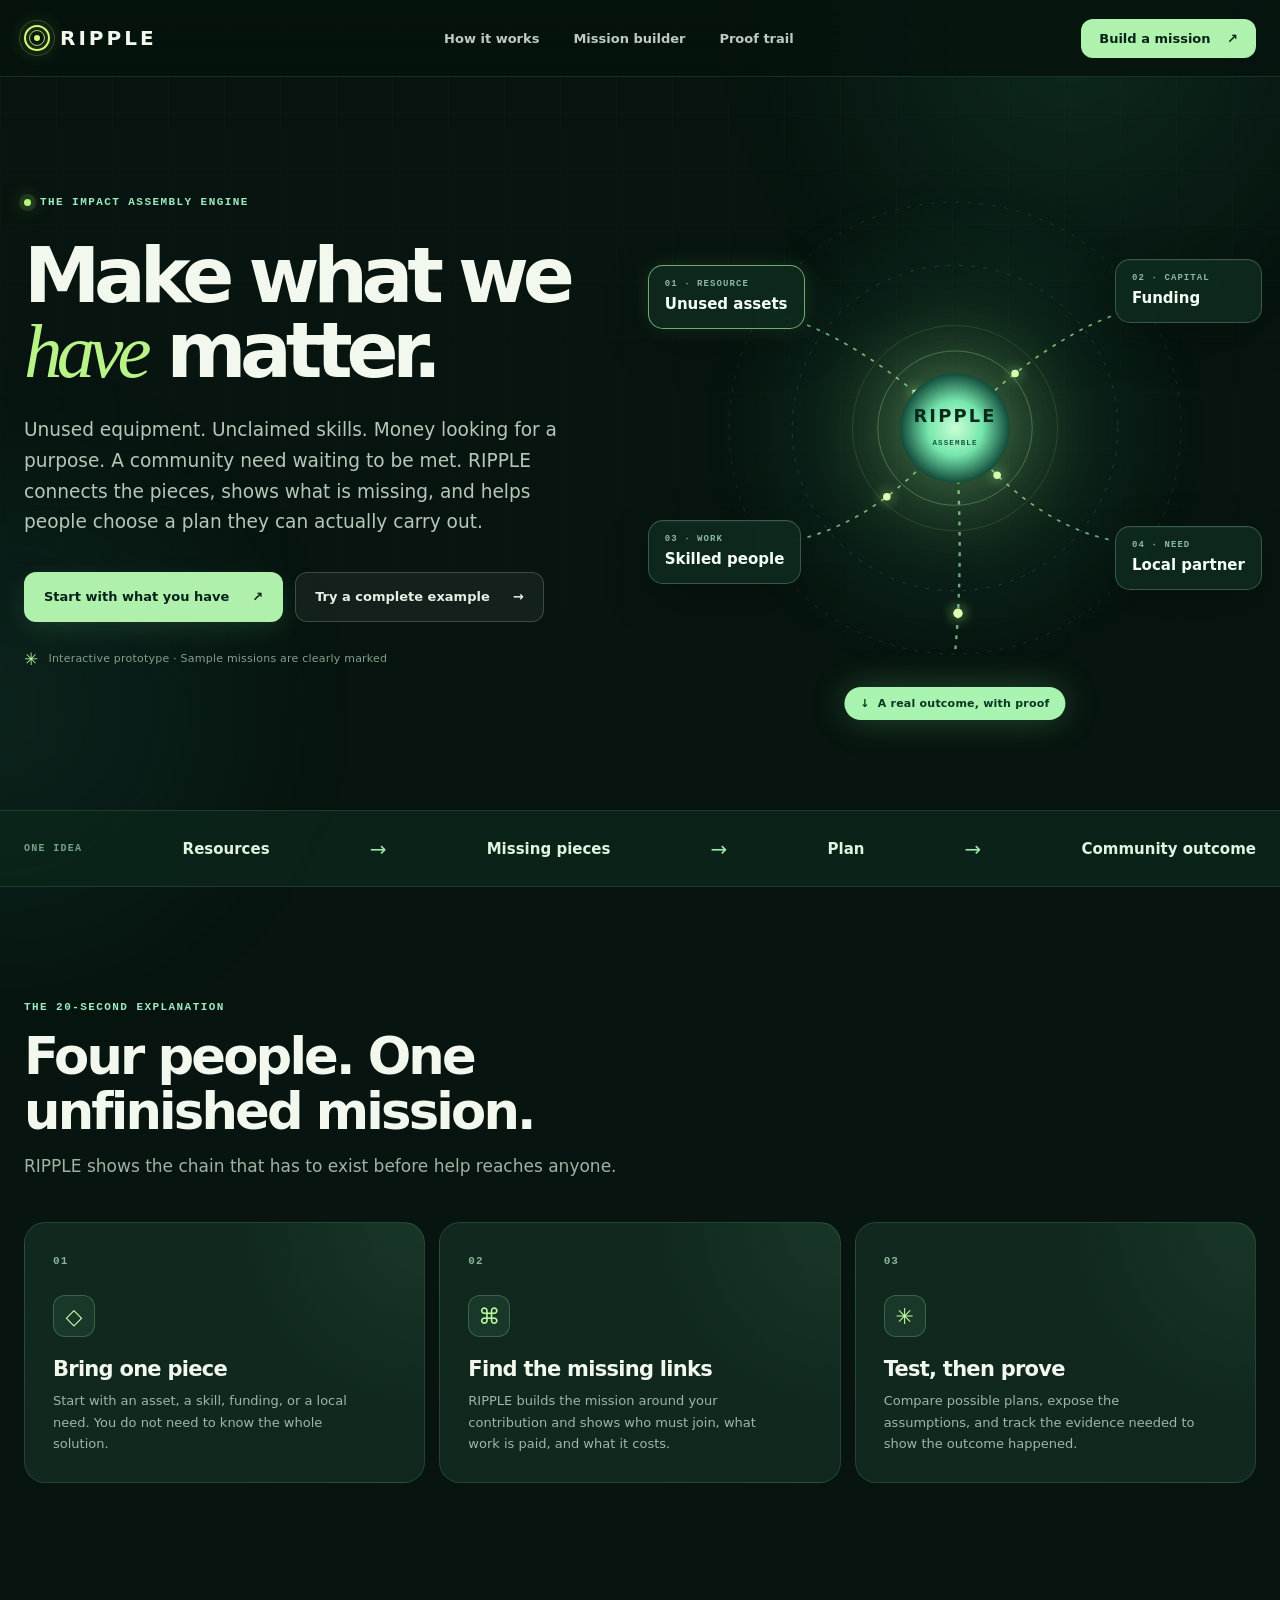
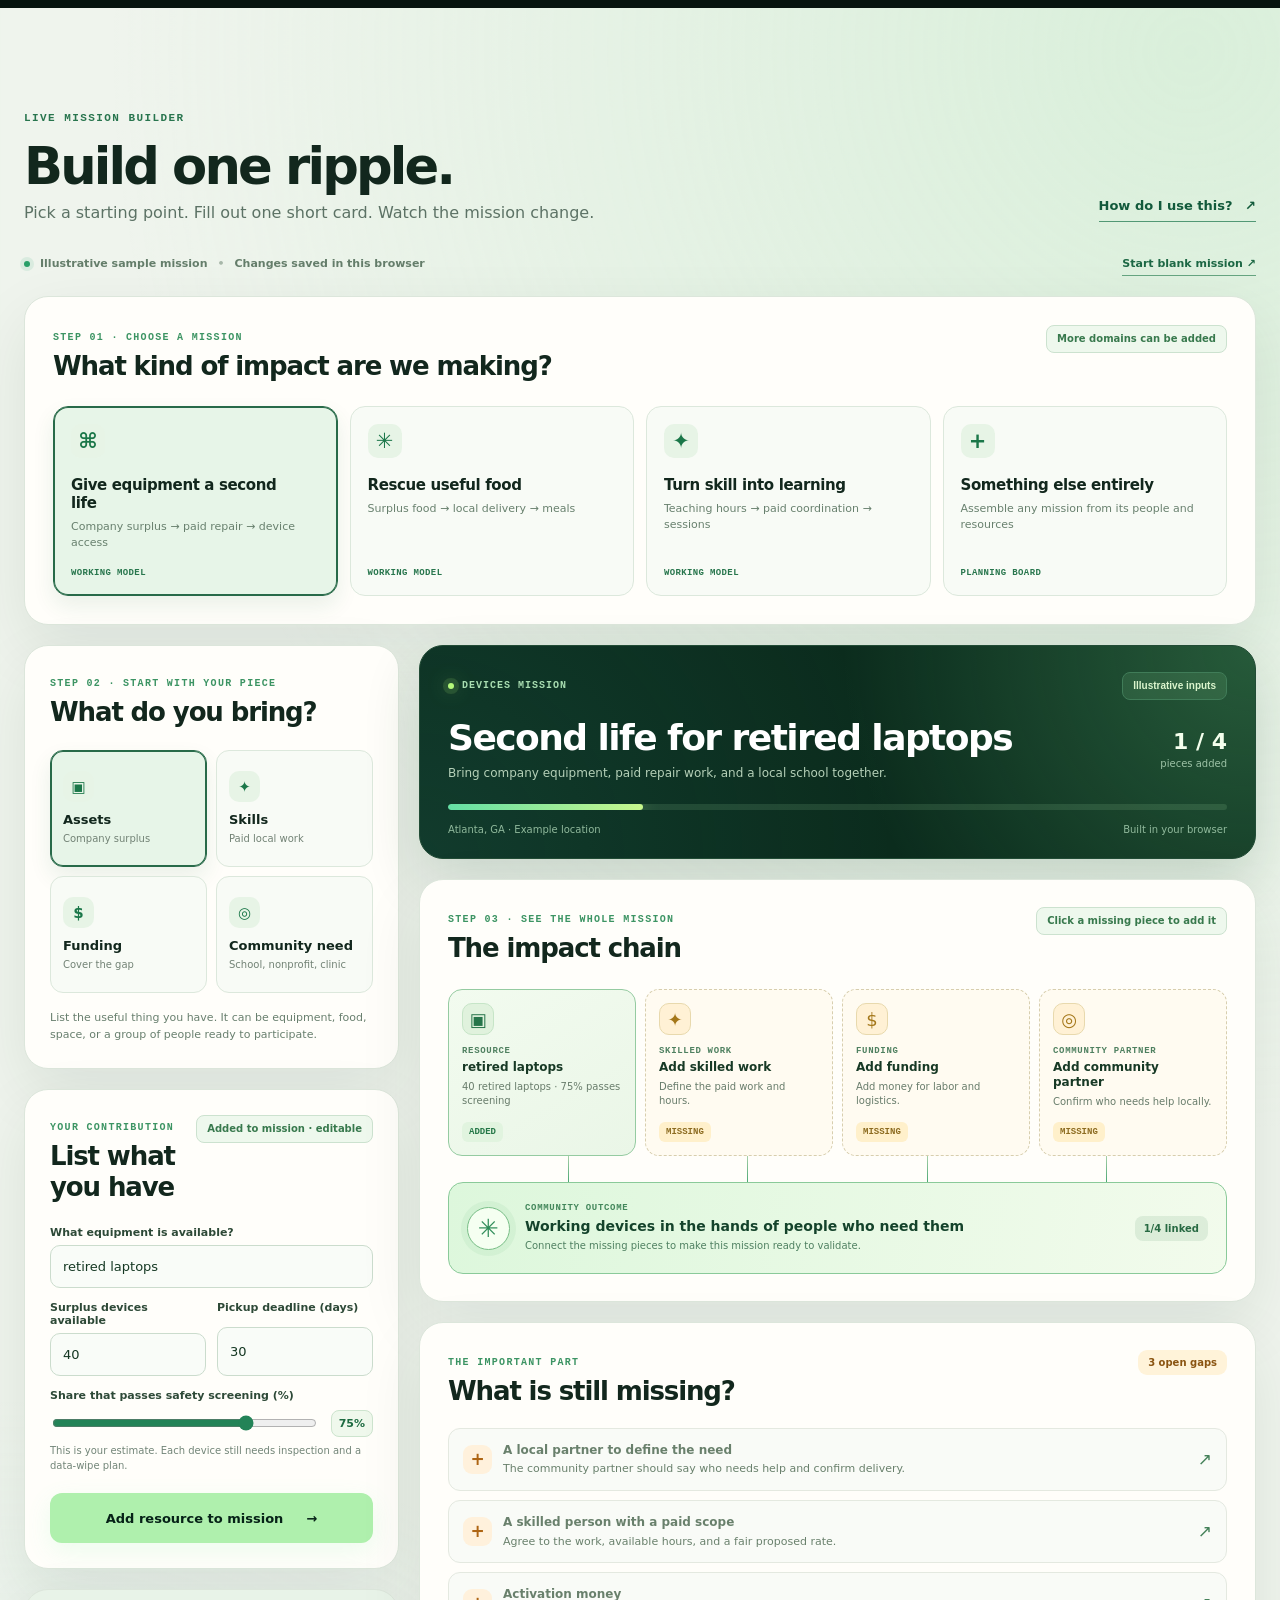
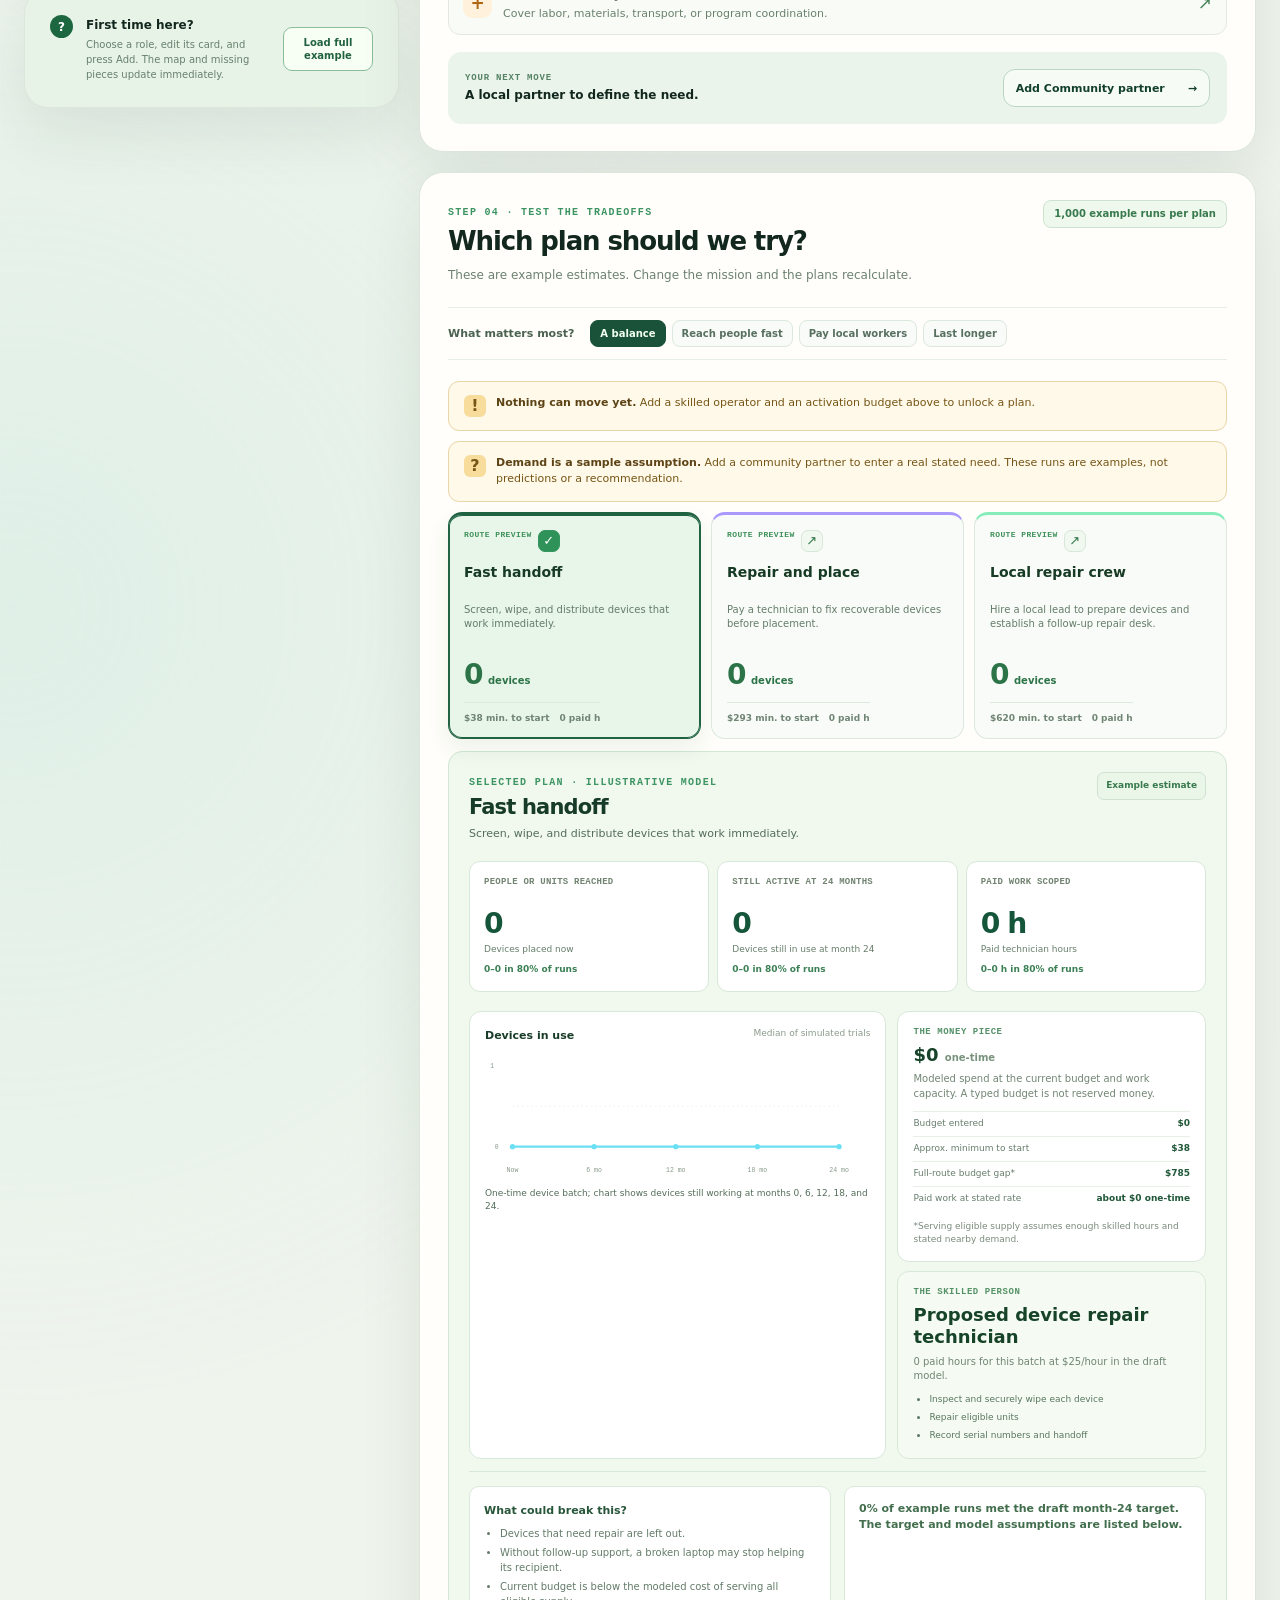
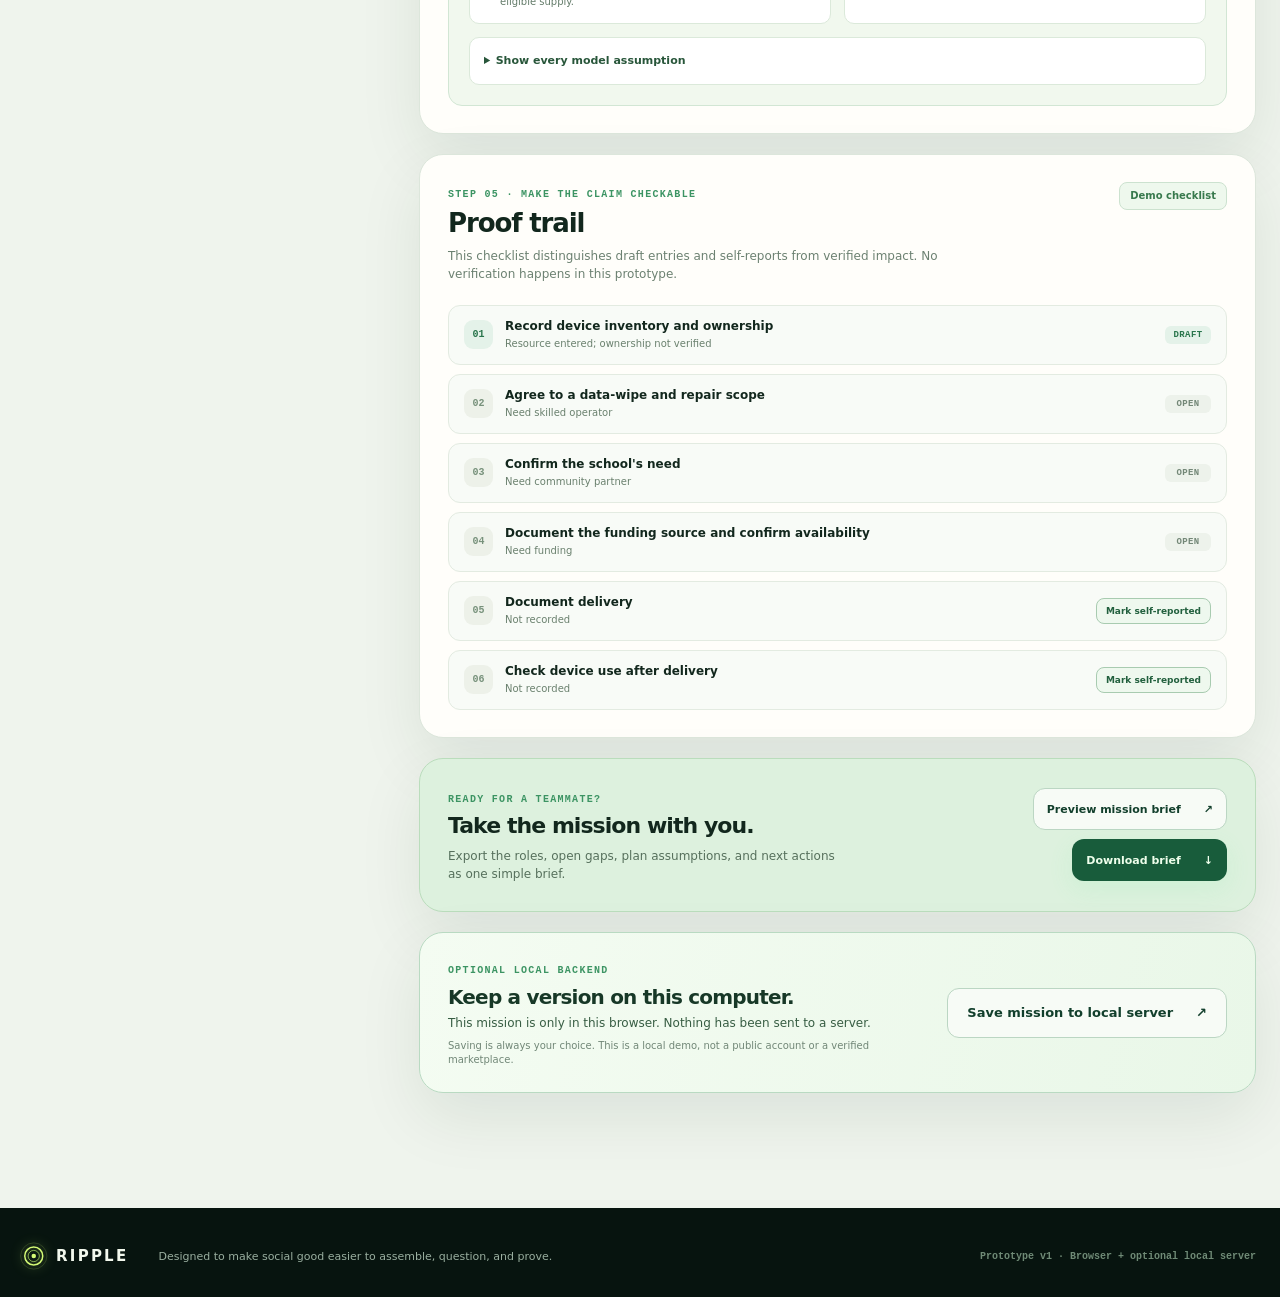
==== index.html @ a39a553e "Build RIPPLE full-stack social-good prototype" ====
<!doctype html>
<html lang="en">
<head>
  <meta charset="utf-8">
  <meta name="viewport" content="width=device-width, initial-scale=1">
  <meta name="theme-color" content="#07130f">
  <meta name="description" content="RIPPLE assembles unused resources, skilled work, funding, and community needs into missions people can actually carry out.">
  <title>RIPPLE — Make what we have matter</title>
  <link rel="stylesheet" href="./styles.css">
  <script src="./engine.js" defer></script>
  <script src="./app.js" defer></script>
</head>
<body>
  <div class="ambient" aria-hidden="true"><div class="ambient-grid"></div><div class="ambient-glow one"></div><div class="ambient-glow two"></div></div>
  <header class="site-header">
    <nav class="nav shell" aria-label="Main navigation">
      <a class="brand" href="#top" aria-label="RIPPLE home"><span class="brand-mark"><i></i></span><span>RIPPLE</span></a>
      <div class="nav-links"><a href="#how">How it works</a><a href="#studio">Mission builder</a><a href="#proof">Proof trail</a></div>
      <button class="nav-action" id="nav-start" type="button">Build a mission <span aria-hidden="true">↗</span></button>
    </nav>
  </header>

  <main id="top">
    <section class="hero shell">
      <div class="hero-copy">
        <div class="eyebrow"><span class="live-dot"></span> The impact assembly engine</div>
        <h1>Make what we <em>have</em> matter.</h1>
        <p>Unused equipment. Unclaimed skills. Money looking for a purpose. A community need waiting to be met. RIPPLE connects the pieces, shows what is missing, and helps people choose a plan they can actually carry out.</p>
        <div class="hero-actions">
          <button id="hero-start" class="button button-primary" type="button">Start with what you have <span aria-hidden="true">↗</span></button>
          <button id="hero-example" class="button button-ghost" type="button">Try a complete example <span aria-hidden="true">→</span></button>
        </div>
        <div class="hero-footnote"><span class="footnote-symbol">✳</span> Interactive prototype · Sample missions are clearly marked</div>
      </div>
      <div class="hero-art" aria-label="Illustration of resources connecting to community impact">
        <div class="art-halo"></div>
        <svg class="impact-svg" viewBox="0 0 640 580" role="img" aria-label="Assets, funding, skills, and a community partner connect to create an outcome">
          <defs>
            <linearGradient id="linegrad" x1="0" y1="0" x2="1" y2="1"><stop offset="0" stop-color="#73f7c4"/><stop offset=".5" stop-color="#b4ef8e"/><stop offset="1" stop-color="#80daf6"/></linearGradient>
            <radialGradient id="coregrad"><stop offset="0" stop-color="#c9ffd5"/><stop offset=".5" stop-color="#76e6ac"/><stop offset="1" stop-color="#124c3c"/></radialGradient>
          </defs>
          <circle class="orbit orbit-a" cx="320" cy="288" r="240"/>
          <circle class="orbit orbit-b" cx="320" cy="288" r="173"/>
          <path class="flow-line" d="M121 165 Q215 187 320 288"/>
          <path class="flow-line" d="M517 159 Q423 183 320 288"/>
          <path class="flow-line" d="M120 412 Q231 402 320 288"/>
          <path class="flow-line" d="M516 411 Q411 405 320 288"/>
          <path class="flow-out" d="M320 288 Q330 423 320 527"/>
          <circle class="flow-particle p1" r="4"><animateMotion dur="3s" repeatCount="indefinite" path="M121 165 Q215 187 320 288"/></circle>
          <circle class="flow-particle p2" r="4"><animateMotion dur="3.6s" repeatCount="indefinite" path="M517 159 Q423 183 320 288"/></circle>
          <circle class="flow-particle p3" r="4"><animateMotion dur="4s" repeatCount="indefinite" path="M120 412 Q231 402 320 288"/></circle>
          <circle class="flow-particle p4" r="4"><animateMotion dur="3.2s" repeatCount="indefinite" path="M516 411 Q411 405 320 288"/></circle>
          <circle class="flow-particle p5" r="5"><animateMotion dur="2.8s" repeatCount="indefinite" path="M320 288 Q330 423 320 527"/></circle>
          <circle class="core-ring" cx="320" cy="288" r="82"/>
          <circle class="core-ring second" cx="320" cy="288" r="109"/>
          <circle class="core" cx="320" cy="288" r="58"/>
          <text x="320" y="281" text-anchor="middle" class="core-label">RIPPLE</text>
          <text x="320" y="306" text-anchor="middle" class="core-sub">ASSEMBLE</text>
        </svg>
        <button class="art-label asset" type="button" data-hero-role="asset" aria-label="Start with unused assets"><span>01 · RESOURCE</span><strong>Unused assets</strong></button>
        <button class="art-label funding" type="button" data-hero-role="funding" aria-label="Start with funding"><span>02 · CAPITAL</span><strong>Funding</strong></button>
        <button class="art-label skills" type="button" data-hero-role="skills" aria-label="Start with skilled work"><span>03 · WORK</span><strong>Skilled people</strong></button>
        <button class="art-label anchor" type="button" data-hero-role="anchor" aria-label="Start with a community need"><span>04 · NEED</span><strong>Local partner</strong></button>
        <div class="art-outcome"><span>↓</span> A real outcome, with proof</div>
      </div>
    </section>

    <section class="signal-strip" aria-label="How RIPPLE works at a glance">
      <div class="shell signal-inner"><span>ONE IDEA</span><strong>Resources</strong><i>→</i><strong>Missing pieces</strong><i>→</i><strong>Plan</strong><i>→</i><strong>Community outcome</strong></div>
    </section>

    <section class="how shell" id="how">
      <div class="section-heading"><div class="eyebrow">The 20-second explanation</div><h2>Four people. One unfinished mission.</h2><p>RIPPLE shows the chain that has to exist before help reaches anyone.</p></div>
      <div class="how-grid">
        <article class="how-card"><span class="how-number">01</span><div class="how-icon">◇</div><h3>Bring one piece</h3><p>Start with an asset, a skill, funding, or a local need. You do not need to know the whole solution.</p></article>
        <article class="how-card"><span class="how-number">02</span><div class="how-icon">⌘</div><h3>Find the missing links</h3><p>RIPPLE builds the mission around your contribution and shows who must join, what work is paid, and what it costs.</p></article>
        <article class="how-card"><span class="how-number">03</span><div class="how-icon">✳</div><h3>Test, then prove</h3><p>Compare possible plans, expose the assumptions, and track the evidence needed to show the outcome happened.</p></article>
      </div>
    </section>

    <section class="studio-wrap" id="studio">
      <div class="shell">
        <div class="studio-heading">
          <div><div class="eyebrow">Live mission builder</div><h2>Build one ripple.</h2><p>Pick a starting point. Fill out one short card. Watch the mission change.</p></div>
          <button class="text-button" id="open-guide" type="button">How do I use this? <span aria-hidden="true">↗</span></button>
        </div>

        <div class="studio-status"><span class="status-pulse"></span><span id="sample-status">Illustrative sample mission</span><span class="status-separator">•</span><span id="save-status">Changes saved in this browser</span><button id="undo-mission" class="status-action" type="button" hidden>Restore previous draft</button><button id="new-mission" class="status-action" type="button">Start blank mission ↗</button></div>

        <section class="template-section surface" aria-labelledby="template-title">
          <div class="surface-top"><div><span class="step-kicker">STEP 01 · CHOOSE A MISSION</span><h3 id="template-title">What kind of impact are we making?</h3></div><span class="soft-tag">More domains can be added</span></div>
          <div class="template-grid" id="template-grid">
            <button class="template-card selected" type="button" data-template="devices"><span class="template-icon">⌘</span><strong>Give equipment a second life</strong><small>Company surplus → paid repair → device access</small><span class="template-state">Working model</span></button>
            <button class="template-card" type="button" data-template="food"><span class="template-icon">✳</span><strong>Rescue useful food</strong><small>Surplus food → local delivery → meals</small><span class="template-state">Working model</span></button>
            <button class="template-card" type="button" data-template="tutoring"><span class="template-icon">✦</span><strong>Turn skill into learning</strong><small>Teaching hours → paid coordination → sessions</small><span class="template-state">Working model</span></button>
            <button class="template-card" type="button" data-template="custom"><span class="template-icon">+</span><strong>Something else entirely</strong><small>Assemble any mission from its people and resources</small><span class="template-state">Planning board</span></button>
          </div>
        </section>

        <div class="studio-layout">
          <aside class="studio-inputs">
            <section class="surface role-section" aria-labelledby="role-title">
              <div class="surface-top"><div><span class="step-kicker">STEP 02 · START WITH YOUR PIECE</span><h3 id="role-title">What do you bring?</h3></div></div>
              <div class="role-grid" id="role-grid">
                <button class="role-card selected" type="button" data-role="asset"><span class="role-icon">▣</span><strong>Assets</strong><small>Company or person</small></button>
                <button class="role-card" type="button" data-role="skills"><span class="role-icon">✦</span><strong>Skills</strong><small>Paid local work</small></button>
                <button class="role-card" type="button" data-role="funding"><span class="role-icon">$</span><strong>Funding</strong><small>Cover the gap</small></button>
                <button class="role-card" type="button" data-role="anchor"><span class="role-icon">◎</span><strong>Community need</strong><small>School, nonprofit, clinic</small></button>
              </div>
              <p class="role-hint" id="role-hint">A company can start by listing something useful that would otherwise sit unused.</p>
            </section>

            <section class="surface contribution" id="contribution" aria-labelledby="contribution-title">
              <div class="surface-top"><div><span class="step-kicker">YOUR CONTRIBUTION</span><h3 id="contribution-title">List your surplus</h3></div><span id="contribution-status" class="soft-tag">Example values</span></div>
              <form id="contribution-form" novalidate><div id="contribution-fields"></div><button class="button button-primary form-submit" id="contribution-submit" type="submit">Add assets to mission <span aria-hidden="true">→</span></button></form>
            </section>

            <section class="quick-help surface">
              <span class="quick-help-icon">?</span><div><strong>First time here?</strong><p>Choose a role, edit its card, and press Add. The map and missing pieces update immediately.</p></div>
              <button id="load-example" class="mini-button" type="button">Load full example</button>
            </section>
          </aside>

          <div class="studio-results">
            <section class="surface mission-summary" aria-labelledby="mission-title">
              <div class="mission-overline"><span class="live-dot"></span><span id="mission-domain">DEVICE REUSE MISSION</span><span id="mission-data-tag" class="soft-tag">Illustrative inputs</span></div>
              <div class="mission-title-row"><div><h3 id="mission-title">Second life for retired laptops</h3><p id="mission-subtitle">Bring company equipment, paid repair work, and a local school together.</p></div><div class="mission-progress"><strong id="mission-count">1 / 4</strong><span>pieces added</span></div></div>
              <div class="progress-track"><span id="progress-fill"></span></div>
              <div class="mission-meta"><span id="mission-location">Atlanta, GA · Sample location</span><span id="mission-last-updated">Built in your browser</span></div>
            </section>

            <section class="surface assembly" aria-labelledby="assembly-title">
              <div class="surface-top"><div><span class="step-kicker">STEP 03 · SEE THE WHOLE MISSION</span><h3 id="assembly-title">The impact chain</h3></div><span class="soft-tag">Click a missing piece to add it</span></div>
              <div class="assembly-graph" id="assembly-graph" aria-label="Mission resource map"></div>
              <div class="assembly-outcome" id="assembly-outcome"></div>
            </section>

            <section class="surface missing" aria-labelledby="missing-title">
              <div class="surface-top"><div><span class="step-kicker">THE IMPORTANT PART</span><h3 id="missing-title">What is still missing?</h3></div><span id="gap-count" class="gap-count">3 gaps</span></div>
              <div id="missing-list" class="missing-list"></div>
              <div class="next-action"><div><span>YOUR NEXT MOVE</span><strong id="next-action-copy">Add a local partner who can confirm the need.</strong></div><button id="next-action-button" type="button" class="button button-secondary">Add partner <span aria-hidden="true">→</span></button></div>
            </section>

            <section class="surface plans" id="plans" aria-labelledby="plans-title">
              <div class="surface-top"><div><span class="step-kicker">STEP 04 · TEST THE TRADEOFFS</span><h3 id="plans-title">Which plan should we try?</h3><p class="surface-intro">These are example estimates. Change the mission and the plans recalculate.</p></div><span id="model-badge" class="soft-tag">1,000 trial runs per plan</span></div>
              <div class="priority-row"><span>What matters most?</span><div id="priority-buttons" class="priority-buttons"><button class="priority active" type="button" data-priority="balance">A balance</button><button class="priority" type="button" data-priority="access">Reach people fast</button><button class="priority" type="button" data-priority="work">Pay local workers</button><button class="priority" type="button" data-priority="durability">Last longer</button></div></div>
              <div id="route-cards" class="route-cards"></div>
              <div id="plan-detail" class="plan-detail"></div>
            </section>

            <section class="surface proof" id="proof" aria-labelledby="proof-title">
              <div class="surface-top"><div><span class="step-kicker">STEP 05 · MAKE THE CLAIM CHECKABLE</span><h3 id="proof-title">Proof trail</h3><p class="surface-intro">This checklist distinguishes draft entries and self-reports from verified impact. No verification happens in this prototype.</p></div><span class="soft-tag">Demo checklist</span></div>
              <div id="proof-list" class="proof-list"></div>
            </section>

            <section class="surface finish">
              <div><span class="step-kicker">READY FOR A TEAMMATE?</span><h3>Take the mission with you.</h3><p>Export the roles, open gaps, plan assumptions, and next actions as one simple brief.</p></div>
              <div class="finish-actions"><button id="preview-brief" class="button button-secondary" type="button">Preview mission brief <span aria-hidden="true">↗</span></button><button id="download-brief" class="button button-primary" type="button">Download brief <span aria-hidden="true">↓</span></button></div>
            </section>
            <section class="surface server-save" aria-labelledby="server-save-title">
              <div><span class="step-kicker">OPTIONAL LOCAL BACKEND</span><h3 id="server-save-title">Keep a version on this computer.</h3><p id="server-save-status" role="status" aria-live="polite">This mission is only in this browser. Nothing has been sent to a server.</p><small>Saving is always your choice. This is a local demo, not a public account or a verified marketplace.</small></div>
              <button id="open-server-save" class="button button-secondary" type="button">Save mission to local server <span aria-hidden="true">↗</span></button>
            </section>
          </div>
        </div>
      </div>
    </section>
  </main>

  <footer class="footer shell"><div class="brand"><span class="brand-mark"><i></i></span><span>RIPPLE</span></div><p>Designed to make social good easier to assemble, question, and prove.</p><span>Prototype v1 · Browser + optional local server</span></footer>

  <dialog id="guide-dialog" class="modal"><div class="modal-top"><span class="step-kicker">A ONE-MINUTE TOUR</span><button class="modal-close" type="button" data-close-dialog aria-label="Close">×</button></div><h2>How to use RIPPLE</h2><ol><li><strong>Pick a mission type.</strong> Devices, food, tutoring, or your own idea.</li><li><strong>Choose what you bring.</strong> Fill in a short card for assets, skills, money, or a community need.</li><li><strong>Complete the chain.</strong> Click the missing cards to add the other pieces.</li><li><strong>Compare plans.</strong> See costs, paid work, reach, risks, and the assumptions behind each estimate.</li><li><strong>Export a brief or explicitly save to the local server.</strong> Neither action verifies people, money, or impact.</li></ol><button class="button button-primary" type="button" data-close-dialog>Got it <span aria-hidden="true">→</span></button></dialog>
  <dialog id="brief-dialog" class="modal brief-modal"><div class="modal-top"><span class="step-kicker">MISSION BRIEF</span><button class="modal-close" type="button" data-close-dialog aria-label="Close">×</button></div><h2>Here is the plan in plain words.</h2><textarea id="brief-text" readonly aria-label="Mission brief text"></textarea><div class="brief-actions"><button id="copy-brief" class="button button-secondary" type="button">Copy text</button><button id="download-from-modal" class="button button-primary" type="button">Download brief ↓</button></div></dialog>
  <dialog id="server-dialog" class="modal server-modal" aria-labelledby="server-dialog-title"><div class="modal-top"><span class="step-kicker">LOCAL DRAFT STORAGE</span><button class="modal-close" type="button" data-close-dialog aria-label="Close">×</button></div><h2 id="server-dialog-title">Save this mission on your computer.</h2><p class="server-intro">This sends the draft to the RIPPLE server running on this computer. It does not publish the mission, contact anyone, reserve money, or verify a claim.</p><div id="server-runtime" class="server-runtime" role="status" aria-live="polite">Checking for the local server…</div><p id="server-error" class="server-error" role="alert" hidden></p><div class="server-actions"><button id="confirm-server-save" class="button button-primary" type="button">Save draft to server <span aria-hidden="true">→</span></button><button id="save-server-copy" class="button button-secondary" type="button" hidden>Save as a new copy</button></div><div id="server-result" class="server-result" hidden><strong id="server-result-title">Saved on this local server</strong><p id="server-result-detail"></p><label for="server-reopen-link">Reopen link (same local server only)</label><div class="server-link-row"><input id="server-reopen-link" type="text" readonly aria-label="Local reopen link"><button id="copy-server-link" class="mini-button" type="button">Copy link</button></div><p class="server-link-note">Anyone with this link on this computer can view the draft. The private edit token stays in this browser; the link does not let someone edit. This server is restricted to this computer, so the link will not work on another one.</p><div class="server-history"><strong>Saved versions</strong><ol id="server-revisions"><li>Loading version history…</li></ol></div></div></dialog>
  <div class="toast" id="toast" role="status" aria-live="polite"></div>
</body>
</html>
---- styles.css ----
:root {
  color-scheme: dark light;
  --night: #07140f;
  --night-deep: #04100b;
  --night-card: #10281e;
  --mint: #a9f4bf;
  --lime: #d4fa76;
  --aqua: #8bdfdc;
  --paper: #eff4ed;
  --surface: #fffefa;
  --ink: #12271d;
  --muted: #5c7265;
  --line: #dce6db;
  --shadow: 0 24px 65px rgba(12, 43, 25, .085);
  --radius: 24px;
  font-family: "Avenir Next", Avenir, "Segoe UI", system-ui, sans-serif;
  font-synthesis: none;
  scroll-behavior: smooth;
}

*, *::before, *::after { box-sizing: border-box; }
[hidden] { display: none !important; }
body { margin: 0; min-width: 320px; color: #f2f8ed; background: var(--night); -webkit-font-smoothing: antialiased; }
button, input, textarea, select { font: inherit; }
button { cursor: pointer; }
button:disabled { cursor: not-allowed; opacity: .55; }
a { color: inherit; text-decoration: none; }
svg { display: block; }
::selection { color: #062017; background: #b6efab; }
:focus-visible { outline: 3px solid #1b9c72; outline-offset: 3px; }
section[id] { scroll-margin-top: 104px; }
.shell { width: min(100% - 48px, 1270px); margin-inline: auto; }

.ambient { position: absolute; z-index: 0; inset: 0 0 auto; height: 1100px; overflow: hidden; pointer-events: none; }
.ambient-grid { position: absolute; inset: 0; opacity: .25; background-image: linear-gradient(rgba(178,255,202,.075) 1px, transparent 1px), linear-gradient(90deg, rgba(178,255,202,.075) 1px, transparent 1px); background-size: 56px 56px; mask-image: linear-gradient(to bottom, black, transparent 85%); }
.ambient-glow { position: absolute; width: 700px; aspect-ratio: 1; filter: blur(45px); border-radius: 50%; }
.ambient-glow.one { top: -310px; right: -140px; background: radial-gradient(circle, rgba(45,155,102,.17), transparent 62%); }
.ambient-glow.two { top: 360px; left: -350px; background: radial-gradient(circle, rgba(57,178,161,.1), transparent 65%); }
header, main, footer { position: relative; z-index: 1; }
.site-header { position: sticky; top: 0; z-index: 100; background: rgba(5,19,13,.8); border-bottom: 1px solid rgba(173,246,188,.12); backdrop-filter: blur(18px); -webkit-backdrop-filter: blur(18px); }
.nav { display: flex; align-items: center; justify-content: space-between; height: 76px; gap: 26px; }
.brand { display: inline-flex; gap: 10px; align-items: center; flex: none; font-size: 20px; letter-spacing: .15em; font-weight: 900; }
.brand-mark { position: relative; width: 26px; height: 26px; border-radius: 50%; border: 2px solid var(--lime); box-shadow: 0 0 20px rgba(206,255,115,.23), inset 0 0 8px rgba(206,255,115,.22); }
.brand-mark::before, .brand-mark::after, .brand-mark i { content: ""; position: absolute; inset: 3px; border-radius: 50%; border: 1px solid rgba(206,255,115,.8); }
.brand-mark::after { inset: 8px; background: var(--lime); border: 0; }
.brand-mark i { inset: -7px; border-color: rgba(206,255,115,.2); }
.nav-links { display: flex; align-items: center; gap: 34px; color: #bdccbf; font-size: 13px; font-weight: 650; }
.nav-links a { transition: color .2s; }
.nav-links a:hover { color: #fff; }
.nav-action { padding: 11px 17px; border: 1px solid rgba(184,239,183,.3); border-radius: 12px; background: #aef2ad; color: #092318; font-size: 13px; font-weight: 800; transition: background .2s, transform .2s; }
.nav-action:hover, .button-primary:hover { background: #d3fa9c; transform: translateY(-2px); }
.nav-action span { margin-left: 12px; }

.hero { display: grid; grid-template-columns: 1fr 1.03fr; align-items: center; gap: 45px; min-height: 670px; padding-block: 68px 95px; }
.hero-copy { position: relative; z-index: 2; max-width: 650px; }
.eyebrow, .step-kicker { display: inline-flex; align-items: center; gap: 9px; color: #9cebc0; font-family: ui-monospace, "SFMono-Regular", Consolas, monospace; font-size: 11px; font-weight: 800; line-height: 1.5; letter-spacing: .13em; text-transform: uppercase; }
.live-dot, .status-pulse { display: inline-block; width: 7px; height: 7px; flex: none; border-radius: 50%; background: #b4f97b; box-shadow: 0 0 0 5px rgba(183,249,123,.12), 0 0 19px rgba(183,249,123,.8); }
.hero h1 { max-width: 620px; margin: 27px 0 26px; font-size: clamp(64px, 6vw, 101px); line-height: .98; letter-spacing: -.082em; font-weight: 760; }
.hero h1 em { color: #b9f387; font-family: Georgia, "Times New Roman", serif; font-weight: 400; letter-spacing: -.075em; }
.hero p { max-width: 540px; color: #b5c8b8; font-size: clamp(17px, 1.45vw, 19px); line-height: 1.65; }
.hero-actions { display: flex; gap: 12px; flex-wrap: wrap; margin-top: 34px; }
.button { display: inline-flex; align-items: center; justify-content: center; gap: 23px; min-height: 50px; padding: 12px 19px; border-radius: 12px; border: 1px solid transparent; font-size: 13px; font-weight: 800; line-height: 1.2; transition: transform .2s, background .2s, border .2s, box-shadow .2s; }
.button:hover { transform: translateY(-2px); }
.button-primary { background: #aff0ad; color: #062217; box-shadow: 0 8px 25px rgba(99,242,145,.12); }
.button-ghost { color: #e3f1e5; background: rgba(255,255,255,.055); border-color: rgba(214,248,217,.2); }
.button-ghost:hover { background: rgba(255,255,255,.11); border-color: rgba(214,248,217,.36); }
.button-secondary { color: #123f2c; border-color: #bbd6c3; background: #f7fbf6; }
.button-secondary:hover { background: #e8f7e8; border-color: #77bd90; }
.hero-footnote { display: flex; align-items: center; gap: 10px; margin-top: 27px; color: #83a08c; font-size: 11px; letter-spacing: .02em; }
.footnote-symbol { color: #b5f79a; font-size: 17px; }

.hero-art { position: relative; height: 570px; min-width: 0; isolation: isolate; }
.art-halo { position: absolute; z-index: -1; inset: 10% 4%; border-radius: 50%; background: radial-gradient(circle, rgba(146,255,153,.16), rgba(51,188,134,.06) 44%, transparent 67%); filter: blur(16px); animation: halo-breathe 7s ease-in-out infinite alternate; }
.impact-svg { position: absolute; width: min(100%, 640px); height: 100%; left: 50%; top: 0; transform: translateX(-50%); overflow: visible; }
.orbit { fill: none; stroke: rgba(169,244,191,.12); stroke-width: 1; stroke-dasharray: 4 9; transform-origin: 320px 288px; animation: orbit-spin 70s linear infinite; }
.orbit-b { stroke: rgba(169,244,191,.16); animation-direction: reverse; animation-duration: 52s; }
.flow-line, .flow-out { fill: none; stroke: url(#linegrad); stroke-width: 1.8; opacity: .7; stroke-dasharray: 4 7; }
.flow-out { stroke-width: 2.5; }
.flow-particle { fill: #e1ffaf; filter: drop-shadow(0 0 7px #a7fb8c); }
.core-ring { fill: none; stroke: rgba(180,246,152,.31); stroke-width: 1; animation: core-breathe 3s ease-in-out infinite alternate; }
.core-ring.second { stroke: rgba(180,246,152,.14); animation-delay: .8s; }
.core { fill: url(#coregrad); filter: drop-shadow(0 0 45px rgba(161,251,158,.46)); }
.core-label { fill: #082b1e; font-size: 19px; letter-spacing: .12em; font-weight: 900; }
.core-sub { fill: #155744; font: 700 8px ui-monospace, monospace; letter-spacing: .15em; }
.art-label { position: absolute; z-index: 3; min-width: 147px; padding: 13px 16px 15px; background: rgba(15,42,30,.91); border: 1px solid rgba(197,250,194,.24); border-radius: 15px; box-shadow: 0 15px 50px rgba(0,0,0,.18), inset 0 1px rgba(255,255,255,.04); backdrop-filter: blur(10px); }
.art-label { cursor: pointer; text-align: left; transition: transform .2s ease, border-color .2s ease, box-shadow .2s ease; }
.art-label:hover { transform: translateY(-4px); border-color: #adf4a5; box-shadow: 0 20px 60px rgba(4,36,18,.35), 0 0 26px rgba(135,239,152,.18); }
.art-label.connected { border-color: rgba(173,244,165,.64); box-shadow: 0 15px 50px rgba(0,0,0,.18), 0 0 22px rgba(135,239,152,.14); }
.art-label span { display: block; margin-bottom: 6px; color: #8aba9e; font: 700 9px ui-monospace, monospace; letter-spacing: .12em; }
.art-label strong { display: block; color: #f4fff4; font-size: 15px; }
.art-label.asset { top: 21%; left: -1%; }
.art-label.funding { top: 20%; right: -1%; }
.art-label.skills { bottom: 23%; left: -1%; }
.art-label.anchor { bottom: 22%; right: -1%; }
.art-outcome { position: absolute; left: 50%; bottom: -5px; transform: translateX(-50%); padding: 10px 16px; white-space: nowrap; border-radius: 999px; background: #a9f3b1; color: #0a3622; font-size: 11px; font-weight: 900; letter-spacing: .02em; box-shadow: 0 0 35px rgba(128,245,148,.25); }
.art-outcome span { margin-right: 4px; }

.signal-strip { border-top: 1px solid rgba(173,246,188,.12); border-bottom: 1px solid rgba(173,246,188,.12); background: rgba(12,39,27,.72); }
.signal-inner { display: flex; align-items: center; justify-content: space-between; gap: 18px; min-height: 75px; }
.signal-inner > span { color: #74a387; font: 800 10px ui-monospace, monospace; letter-spacing: .13em; white-space: nowrap; }
.signal-inner strong { color: #e0f3df; font-size: clamp(12px, 1.3vw, 15px); white-space: nowrap; }
.signal-inner i { color: #9de7ac; font-size: 20px; font-style: normal; }

.how { padding-block: 108px 125px; }
.section-heading { max-width: 690px; }
.section-heading h2, .studio-heading h2 { margin: 13px 0 14px; font-size: clamp(38px, 4vw, 58px); line-height: 1.08; letter-spacing: -.055em; }
.section-heading p { margin: 0; color: #9fb4a4; font-size: 17px; line-height: 1.55; }
.how-grid { display: grid; grid-template-columns: repeat(3, 1fr); gap: 14px; margin-top: 43px; }
.how-card { min-height: 247px; padding: 26px 28px 27px; border: 1px solid rgba(171,241,190,.14); border-radius: 21px; background: radial-gradient(circle at 100% 0, rgba(92,177,121,.11), transparent 40%), #10281e; transition: transform .2s, border .2s; }
.how-card:hover { transform: translateY(-4px); border-color: rgba(171,241,190,.31); }
.how-number { color: #85b798; font: 800 11px ui-monospace, monospace; letter-spacing: .1em; }
.how-icon { display: grid; place-items: center; width: 42px; height: 42px; margin: 27px 0 20px; border: 1px solid rgba(160,244,172,.23); border-radius: 12px; background: rgba(158,245,177,.08); color: #bdfa9e; font-size: 22px; }
.how-card h3 { margin: 0 0 9px; font-size: 21px; letter-spacing: -.035em; }
.how-card p { max-width: 320px; margin: 0; color: #9fb6a6; font-size: 13px; line-height: 1.65; }

.studio-wrap { padding-block: 98px 115px; color: var(--ink); background: radial-gradient(circle at 93% 1%, rgba(170,229,178,.31), transparent 24%), radial-gradient(circle at 1% 50%, rgba(175,227,212,.25), transparent 32%), var(--paper); }
.studio-heading { display: flex; align-items: end; justify-content: space-between; gap: 30px; margin-bottom: 30px; }
.studio-heading .eyebrow { color: #28754e; }
.studio-heading h2 { margin-bottom: 8px; }
.studio-heading p { margin: 0; color: var(--muted); font-size: 16px; }
.text-button { flex: none; padding: 8px 0; color: #125a3b; border: 0; border-bottom: 1px solid #529875; background: transparent; font-size: 13px; font-weight: 800; }
.text-button:hover { color: #0a311f; }
.text-button span { margin-left: 8px; }
.studio-status { display: flex; align-items: center; gap: 10px; margin: 0 0 20px; color: #647d6a; font-size: 11px; font-weight: 700; }
.studio-status .status-pulse { width: 6px; height: 6px; background: #289f68; box-shadow: 0 0 0 4px rgba(25,158,97,.1); }
.status-separator { opacity: .5; }
.status-action { margin-left: auto; padding: 5px 0; border: 0; border-bottom: 1px solid #65a480; background: transparent; color: #1c6744; font-size: 11px; font-weight: 850; }
.status-action:hover { color: #0e3e29; }
.surface { border: 1px solid var(--line); border-radius: var(--radius); background: var(--surface); box-shadow: var(--shadow); }
.surface-top { display: flex; justify-content: space-between; align-items: start; gap: 14px; }
.surface h3 { margin: 6px 0 0; font-size: clamp(20px, 2.1vw, 26px); line-height: 1.2; letter-spacing: -.043em; }
.surface .step-kicker { color: #3c9463; font-size: 10px; }
.surface-intro { max-width: 500px; margin: 8px 0 0; color: #6c8171; font-size: 12px; line-height: 1.5; }
.soft-tag { display: inline-flex; align-items: center; align-self: start; padding: 7px 10px; border: 1px solid #cce2cf; border-radius: 8px; background: #eef8ed; color: #38794d; font-size: 10px; line-height: 1.2; font-weight: 800; white-space: nowrap; }
.template-section { padding: 28px; margin-bottom: 20px; }
.template-grid { display: grid; grid-template-columns: repeat(4, 1fr); gap: 12px; margin-top: 24px; }
.template-card, .role-card { text-align: left; color: var(--ink); border: 1px solid #dce8dc; background: #f8fbf6; transition: transform .2s, border .2s, box-shadow .2s, background .2s; }
.template-card:hover, .role-card:hover { transform: translateY(-3px); border-color: #75b38a; box-shadow: 0 12px 23px rgba(35,94,55,.09); }
.template-card.selected, .role-card.selected { border-color: #286a49; background: #e7f5e8; box-shadow: inset 0 0 0 1px #286a49, 0 10px 22px rgba(25,102,58,.09); }
.template-card { display: flex; flex-direction: column; align-items: start; min-height: 190px; padding: 17px; border-radius: 15px; }
.template-icon, .role-icon { display: grid; place-items: center; flex: none; border-radius: 10px; background: #e7f4e6; color: #1b7749; font-weight: 700; }
.template-icon { width: 34px; height: 34px; margin-bottom: 18px; font-size: 21px; }
.template-card strong { max-width: 220px; font-size: 15px; line-height: 1.22; letter-spacing: -.025em; }
.template-card small { display: block; margin: 7px 0 auto; color: #68806e; font-size: 11px; line-height: 1.42; }
.template-state { display: inline-block; margin-top: 16px; color: #28764d; font: 800 9px ui-monospace, monospace; letter-spacing: .04em; text-transform: uppercase; }
.studio-layout { display: grid; grid-template-columns: minmax(290px, 375px) minmax(0, 1fr); align-items: start; gap: 20px; }
.studio-inputs, .studio-results { display: grid; gap: 20px; min-width: 0; }
.role-section, .contribution, .quick-help { padding: 25px; }
.role-grid { display: grid; grid-template-columns: repeat(2, 1fr); gap: 9px; margin-top: 22px; }
.role-card { min-height: 117px; padding: 12px; border-radius: 13px; }
.role-icon { width: 31px; height: 31px; margin-bottom: 10px; font-size: 15px; }
.role-card strong { display: block; font-size: 13px; line-height: 1.2; }
.role-card small { display: block; margin-top: 5px; color: #728275; font-size: 10px; line-height: 1.25; }
.role-hint { margin: 16px 0 0; color: #687f6e; font-size: 11px; line-height: 1.55; }
.contribution { scroll-margin-top: 100px; }
.contribution-fields, #contribution-fields { display: grid; gap: 13px; margin-top: 23px; }
.field { display: grid; gap: 6px; color: #2d4937; font-size: 11px; font-weight: 750; }
.field-row { display: grid; grid-template-columns: repeat(2, minmax(0, 1fr)); gap: 11px; }
.field input, .field select, .field textarea { display: block; width: 100%; min-height: 43px; padding: 10px 12px; border: 1px solid #cbdccd; border-radius: 10px; background: #f9fcf8; color: #153823; font-size: 13px; font-weight: 500; outline: none; transition: border .2s, box-shadow .2s; }
.field textarea { min-height: 88px; resize: vertical; }
.field input:focus, .field select:focus, .field textarea:focus { border-color: #17885a; box-shadow: 0 0 0 3px rgba(23,136,90,.12); }
.field input::placeholder, .field textarea::placeholder { color: #97aa9b; }
.field-help { color: #728578; font-size: 10px; font-weight: 500; line-height: 1.45; }
.form-submit { width: 100%; margin-top: 20px; }
.quick-help { display: flex; align-items: start; gap: 13px; background: #e8f3e8; }
.quick-help-icon { display: grid; place-items: center; flex: none; width: 23px; height: 23px; border-radius: 50%; background: #1d6740; color: #fff; font-weight: 900; font-size: 12px; }
.quick-help strong { display: block; margin-top: 3px; font-size: 12px; }
.quick-help p { margin: 5px 0 0; color: #66816b; font-size: 10px; line-height: 1.5; }
.mini-button { margin-left: auto; align-self: center; flex: none; max-width: 90px; padding: 8px 9px; border: 1px solid #8abe9a; border-radius: 9px; background: #f7fff5; color: #236240; font-size: 10px; line-height: 1.3; font-weight: 800; }
.mini-button:hover { background: #d9f6dc; }

.mission-summary { padding: 26px 28px 23px; color: #f4ffed; border-color: #224c36; background: radial-gradient(circle at 100% 0%, rgba(118,224,141,.26), transparent 48%), radial-gradient(circle at 0 100%, rgba(54,153,142,.14), transparent 55%), #0b2c1d; box-shadow: 0 22px 55px rgba(7,56,25,.16); }
.mission-overline { display: flex; align-items: center; gap: 8px; color: #a8ddb1; font: 800 10px ui-monospace, monospace; letter-spacing: .1em; }
.mission-overline .live-dot { width: 6px; height: 6px; }
.mission-overline .soft-tag { margin-left: auto; color: #dbf5cd; border-color: #407c58; background: rgba(158,230,165,.12); font-family: "Avenir Next", sans-serif; letter-spacing: 0; }
.mission-title-row { display: flex; align-items: center; justify-content: space-between; gap: 20px; margin-top: 16px; }
.mission-title-row h3 { margin: 0 0 5px; color: #fff; font-size: clamp(25px, 3vw, 36px); }
.mission-title-row p { margin: 0; color: #b5d0b8; font-size: 12px; line-height: 1.5; }
.mission-progress { flex: none; display: grid; gap: 4px; text-align: right; }
.mission-progress strong { font-size: 22px; }
.mission-progress span { color: #9dc2a6; font-size: 10px; }
.progress-track { overflow: hidden; height: 6px; margin-top: 22px; border-radius: 999px; background: rgba(175,238,177,.13); }
.progress-track span { display: block; width: 25%; height: 100%; border-radius: inherit; background: linear-gradient(90deg, #64dfa5, #c7f78d); transition: width .5s ease; box-shadow: 0 0 16px rgba(156,245,147,.5); }
.mission-meta { display: flex; justify-content: space-between; gap: 10px; margin-top: 14px; color: #90b99c; font-size: 10px; }

.assembly, .missing, .plans, .proof { padding: 27px 28px; }
.assembly-graph { display: flex; align-items: stretch; justify-content: space-between; gap: 4px; overflow-x: auto; margin-top: 25px; padding: 5px 3px 17px; scrollbar-color: #a6bdaa transparent; }
.graph-node { flex: 1 0 100px; min-width: 100px; min-height: 118px; padding: 13px 12px; border: 1px solid #cbe0cf; border-radius: 14px; background: #f4fbf3; text-align: left; color: #153623; transition: transform .2s, border .2s, background .2s; }
button.graph-node:hover { transform: translateY(-3px); border-color: #4da16a; }
.graph-node.missing, .graph-node.empty, .graph-node.pending { border-style: dashed; border-color: #d7c692; background: #fffbf0; }
.graph-node.complete, .graph-node.filled, .graph-node.active { border-color: #8dc99b; background: #edf9ed; }
.graph-node .node-icon, .graph-node .graph-icon { display: block; margin-bottom: 8px; color: #23744b; font-size: 18px; }
.graph-node span, .graph-node small { display: block; }
.graph-node small { margin-top: 5px; color: #6a806e; font-size: 10px; line-height: 1.4; }
.graph-node strong { display: block; font-size: 12px; line-height: 1.25; }
.graph-connector { display: grid; flex: 0 0 16px; place-items: center; align-self: center; color: #6dab81; font-size: 19px; }
.assembly-outcome { margin-top: 8px; }
.outcome-node { display: flex; align-items: center; justify-content: space-between; gap: 18px; padding: 16px 18px; border: 1px solid #bee0be; border-radius: 14px; background: linear-gradient(110deg, #ddf6db, #f4faf0); color: #175337; }
.outcome-node strong { font-size: 14px; }
.outcome-node span, .outcome-node small { color: #4f8c61; font-size: 11px; }
.gap-count { flex: none; padding: 7px 10px; border-radius: 9px; background: #fff3d9; color: #8a5411; font-size: 10px; font-weight: 800; }
.missing-list { display: grid; gap: 9px; margin-top: 21px; }
.gap-item { display: flex; align-items: center; gap: 11px; width: 100%; padding: 13px 14px; border: 1px solid #e4e9e0; border-radius: 12px; background: #f9fbf7; color: #263d2d; text-align: left; transition: border .2s, background .2s; }
button.gap-item:hover { border-color: #79b78c; background: #f1f9f0; }
.gap-item strong { display: block; font-size: 12px; }
.gap-item span, .gap-item small { color: #69806c; font-size: 11px; line-height: 1.35; }
.gap-item .gap-icon { display: grid; place-items: center; flex: none; width: 29px; height: 29px; border-radius: 9px; background: #fff1dc; color: #ae6514; font-size: 14px; }
.gap-item .gap-arrow { margin-left: auto; color: #438058; font-size: 17px; }
.next-action { display: flex; align-items: center; justify-content: space-between; gap: 17px; margin-top: 17px; padding: 17px; border-radius: 13px; background: #eaf4ea; }
.next-action div > span { display: block; margin-bottom: 4px; color: #558265; font: 800 9px ui-monospace, monospace; letter-spacing: .09em; }
.next-action strong { display: block; max-width: 440px; font-size: 12px; line-height: 1.4; }
.next-action .button { flex: none; min-height: 38px; padding: 8px 12px; font-size: 11px; }
.priority-row { display: flex; align-items: center; gap: 16px; margin-top: 23px; padding: 12px 0; border-top: 1px solid #e7eee5; border-bottom: 1px solid #e7eee5; }
.priority-row.hidden { display: none; }
.priority-row > span { flex: none; color: #4b6251; font-size: 11px; font-weight: 800; }
.priority-buttons { display: flex; flex-wrap: wrap; gap: 6px; }
.priority { padding: 7px 9px; border: 1px solid #dce8dd; border-radius: 8px; background: #f8fbf8; color: #587060; font-size: 10px; font-weight: 750; transition: background .2s, color .2s, border .2s; }
.priority:hover { border-color: #83b592; }
.priority.active { color: #f4fff1; border-color: #195239; background: #195239; }
.route-cards { display: grid; grid-template-columns: repeat(3, minmax(0, 1fr)); gap: 10px; margin-top: 21px; }
.route-card { display: block; min-width: 0; min-height: 171px; padding: 15px; border: 1px solid #dce8dd; border-radius: 14px; background: #f8fbf7; color: #173a24; text-align: left; transition: transform .2s, border .2s, box-shadow .2s, background .2s; }
.route-card:hover { transform: translateY(-3px); border-color: #78bd8f; }
.route-card.selected { border-color: #206343; background: #e8f6e9; box-shadow: inset 0 0 0 1px #206343, 0 10px 22px rgba(34,95,47,.08); }
.route-card strong { display: block; font-size: 14px; line-height: 1.3; }
.route-card small { display: block; margin-top: 8px; color: #647c69; font-size: 10px; line-height: 1.4; }
.route-card .route-kicker, .route-card .route-label { display: block; margin-bottom: 12px; color: #3f915b; font: 800 9px ui-monospace, monospace; letter-spacing: .06em; text-transform: uppercase; }
.route-card .route-metric { display: block; margin-top: 17px; color: #1a5b37; font-size: 20px; font-weight: 850; }
.plan-detail { margin-top: 12px; padding: 20px; border: 1px solid #d2e6d4; border-radius: 14px; background: #f1f8ee; color: #193c29; font-size: 12px; line-height: 1.55; }
.plan-detail h4 { margin: 0 0 10px; font-size: 16px; letter-spacing: -.025em; }
.plan-detail p { margin: 8px 0; color: #536d59; }
.plan-detail ul { margin: 11px 0 0; padding-left: 20px; color: #516a58; }
.plan-detail li + li { margin-top: 4px; }
.plan-detail .detail-grid { display: grid; grid-template-columns: repeat(3, 1fr); gap: 9px; margin-top: 15px; }
.plan-detail .detail-grid > div { padding: 13px; border: 1px solid #d9e9d8; border-radius: 10px; background: #fff; }
.plan-detail .detail-grid strong { display: block; color: #175637; font-size: 18px; }
.plan-detail .detail-grid span { display: block; margin-top: 2px; color: #6b7f70; font-size: 10px; }
.proof-list { display: grid; gap: 9px; margin-top: 22px; }
.proof-item { display: flex; align-items: center; gap: 12px; min-height: 58px; padding: 13px 15px; border: 1px solid #e3ebe1; border-radius: 12px; background: #f8fbf7; }
.proof-item strong { display: block; font-size: 12px; }
.proof-item span, .proof-item small { color: #6a806e; font-size: 10px; line-height: 1.4; }
.proof-item .proof-icon { display: grid; place-items: center; flex: none; width: 29px; height: 29px; border-radius: 8px; background: #e7f3e7; color: #1d7a4c; }
.finish { display: flex; align-items: center; justify-content: space-between; gap: 25px; padding: 28px; background: #ddf1de; border-color: #baddbc; }
.finish h3 { font-size: 22px; }
.finish p { max-width: 400px; margin: 8px 0 0; color: #56705c; font-size: 12px; line-height: 1.5; }
.finish-actions { display: flex; flex-wrap: wrap; justify-content: end; gap: 9px; }
.finish-actions .button { min-height: 42px; padding-inline: 13px; white-space: nowrap; font-size: 11px; }
.finish .button-primary { background: #185c3b; color: #efffec; }
.finish .button-primary:hover { background: #0d3e29; }

.footer { display: flex; align-items: center; gap: 30px; padding-block: 35px; }
.footer .brand { font-size: 15px; }
.footer .brand-mark { transform: scale(.75); transform-origin: left center; margin-right: -4px; }
.footer p { margin: 0; color: #9aafa0; font-size: 11px; }
.footer > span { margin-left: auto; color: #6f8a76; font: 700 10px ui-monospace, monospace; }

/* Live mission components */
.form-context { margin: 2px 0 0; padding: 11px 12px; border: 1px solid #d7e8d8; border-radius: 10px; background: #f3f9f0; color: #54735b; font-size: 10px; line-height: 1.5; }
.field-help { margin: 0; }
.range-wrap { display: flex; align-items: center; gap: 12px; }
.range-wrap input[type="range"] { flex: 1; min-height: 26px; padding: 0; accent-color: #238357; border: 0; background: transparent; box-shadow: none; }
.range-wrap output { min-width: 42px; padding: 6px 7px; border: 1px solid #cde4ce; border-radius: 8px; background: #eff8ec; color: #1d6b41; text-align: center; font-size: 11px; font-weight: 850; }
.assembly-graph { display: block; overflow: visible; margin-top: 25px; padding: 0; }
.graph-nodes { display: grid; grid-template-columns: repeat(4, minmax(0, 1fr)); gap: 9px; }
.graph-node { display: flex; flex-direction: column; align-items: start; width: 100%; min-width: 0; min-height: 167px; padding: 13px; border-radius: 14px; }
.graph-node.present { border-color: #95cba1; background: linear-gradient(150deg, #f2fbef, #eaf6e7); }
.graph-node.missing-node { border-style: dashed; border-color: #d7ceae; background: #fffbf1; }
.graph-sigil { display: grid !important; place-items: center; flex: none; width: 32px; height: 32px; margin-bottom: 11px; border: 1px solid #c6e5c7; border-radius: 10px; background: #e0f2dd; color: #26754a; font-size: 18px; }
.missing-node .graph-sigil { border-color: #e8d9ad; background: #fff1d5; color: #a47719; }
.graph-copy { display: block; width: 100%; }
.graph-role { display: block; margin-bottom: 4px; color: #4f8060; font: 800 9px ui-monospace, monospace; letter-spacing: .075em; text-transform: uppercase; }
.graph-copy strong { display: block; overflow-wrap: anywhere; color: #173925; font-size: 12px; line-height: 1.25; }
.graph-copy small { display: block; margin-top: 5px; overflow-wrap: anywhere; color: #687c6b; font-size: 10px; line-height: 1.35; }
.graph-status { display: inline-flex !important; width: auto; margin-top: auto; padding: 5px 7px; border-radius: 6px; background: #e1f4df; color: #247747; font: 800 9px ui-monospace, monospace; text-transform: uppercase; }
.missing-node .graph-status { color: #8c6b20; background: #fff0cb; }
.graph-connector { display: grid; grid-template-columns: repeat(4, 1fr); height: 26px; margin: 0 4%; color: transparent; font-size: 0; }
.graph-connector span { justify-self: center; width: 1px; height: 100%; background: linear-gradient(#a7cfa9, #4ba873); }
.assembly-outcome { display: flex; align-items: center; gap: 15px; min-height: 92px; margin: 0; padding: 15px 18px; border: 1px solid #8aca99; border-radius: 15px; background: linear-gradient(100deg, #ddf7dc, #f2fbec); transition: border .25s, background .25s; }
.assembly-outcome.complete { border-color: #48a46b; background: linear-gradient(100deg, #d4f5ce, #eafae4); box-shadow: 0 11px 28px rgba(56,156,79,.13); }
.outcome-orbit { display: grid; place-items: center; flex: none; width: 43px; height: 43px; border: 1px solid #79be87; border-radius: 50%; color: #2f8d59; background: #f5fff1; font-size: 25px; box-shadow: 0 0 0 6px rgba(61,153,87,.07); }
.assembly-outcome > div { min-width: 0; }
.assembly-outcome .graph-role { color: #43875b; }
.assembly-outcome strong { display: block; overflow-wrap: anywhere; color: #14432b; font-size: 14px; line-height: 1.3; }
.assembly-outcome small { display: block; margin-top: 4px; color: #4f8061; font-size: 10px; line-height: 1.35; }
.outcome-count { flex: none; margin-left: auto; padding: 7px 9px; border-radius: 8px; background: rgba(33,112,59,.1); color: #286a43; font-size: 10px; font-weight: 900; }
.gap-symbol { display: grid; place-items: center; flex: none; width: 29px; height: 29px; border-radius: 9px; background: #fff1dc; color: #ae6514 !important; font-size: 17px !important; font-weight: 700; }
.gap-item > span:nth-child(2) { flex: 1; min-width: 0; }
.gap-item small { display: block; margin-top: 4px; }
.all-connected { padding: 19px; border: 1px solid #bedbc2; border-radius: 12px; background: #edf8e9; }
.all-connected > span { display: block; color: #2f995d; font-size: 24px; }
.all-connected strong { display: block; margin-top: 6px; color: #1f5838; font-size: 14px; }
.all-connected p { margin: 6px 0 0; color: #598066; font-size: 11px; line-height: 1.5; }
.model-empty { grid-column: 1 / -1; padding: 26px; border: 1px dashed #b9d8bf; border-radius: 15px; background: #f2faf0; text-align: center; }
.model-empty > span { display: block; color: #42a46d; font-size: 27px; }
.model-empty h4 { margin: 7px 0; color: #19402c; font-size: 17px; }
.model-empty p { max-width: 510px; margin: 0 auto; color: #637b68; font-size: 11px; line-height: 1.55; }
.model-warning { grid-column: 1 / -1; display: flex; align-items: start; gap: 10px; padding: 13px 15px; border: 1px solid #e9d5a8; border-radius: 11px; background: #fff9e9; color: #765516; }
.model-warning > span { display: grid; flex: none; place-items: center; width: 22px; height: 22px; border-radius: 6px; background: #f7dc9c; font-weight: 900; }
.model-warning p { margin: 0; font-size: 11px; line-height: 1.5; }
.model-warning strong { color: #5d4315; }
.route-card { display: flex; flex-direction: column; border-top: 3px solid var(--route-color, #5fb882); }
.route-top { display: flex; align-items: start; justify-content: space-between; gap: 6px; min-height: 24px; margin-bottom: 9px; }
.route-marker { color: #3f915b; font: 800 8px ui-monospace, monospace; letter-spacing: .05em; line-height: 1.25; }
.route-check { display: grid; place-items: center; flex: none; width: 22px; height: 22px; border: 1px solid #d7e7d8; border-radius: 7px; background: #f1f8ef; color: #33774c; font-size: 13px; }
.route-card.selected .route-check { border-color: #359660; background: #2f9258; color: #fff; }
.route-card > strong { display: block; min-height: 35px; }
.route-card > small { display: block; min-height: 42px; margin-top: 5px; }
.route-stat { display: flex; align-items: baseline; flex-wrap: wrap; gap: 6px; margin-top: auto; padding-top: 16px; color: #2c7448; }
.route-stat b { font-size: 28px; line-height: 1; letter-spacing: -.055em; }
.route-stat > span { font-size: 10px; line-height: 1.2; font-weight: 750; }
.route-footer { display: flex; flex-wrap: wrap; gap: 3px 10px; margin-top: 13px; padding-top: 10px; border-top: 1px solid #dce9dc; color: #708574; font-size: 9px; font-weight: 700; }
.detail-heading { display: flex; justify-content: space-between; gap: 18px; }
.detail-heading h4 { margin: 5px 0 0; color: #173b29; font-size: 21px; line-height: 1.15; letter-spacing: -.04em; }
.detail-heading p { max-width: 540px; margin: 6px 0 0; font-size: 11px; }
.estimate-tag { align-self: start; flex: none; padding: 6px 8px; border: 1px solid #cfe3d0; border-radius: 7px; color: #387a4d; background: #eaf6e8; font-size: 9px; font-weight: 850; }
.detail-metrics { display: grid; grid-template-columns: repeat(3, minmax(0, 1fr)); gap: 8px; margin: 19px 0; }
.detail-metrics > div { min-width: 0; padding: 14px; border: 1px solid #d8e8d8; border-radius: 11px; background: #fff; }
.detail-metrics span { display: block; min-height: 26px; color: #718371; font: 800 9px/1.35 ui-monospace, monospace; letter-spacing: .025em; }
.detail-metrics strong { display: block; margin-top: 7px; overflow-wrap: anywhere; color: #15553a; font-size: clamp(21px, 2.2vw, 31px); line-height: 1.1; letter-spacing: -.05em; }
.detail-metrics small { display: block; margin-top: 4px; color: #667d6b; font-size: 9px; line-height: 1.3; }
.detail-metrics em { display: block; margin-top: 7px; color: #3b8054; font-size: 9px; font-style: normal; font-weight: 750; }
.detail-lower { display: grid; grid-template-columns: minmax(0, 1.15fr) minmax(215px, .85fr); gap: 11px; }
.chart-panel, .cost-card, .work-card { min-width: 0; padding: 15px; border: 1px solid #d8e8d8; border-radius: 12px; background: #fff; }
.chart-title { display: flex; align-items: start; justify-content: space-between; gap: 8px; }
.chart-title strong { font-size: 11px; }
.chart-title span { color: #8a9b8d; font-size: 9px; text-align: right; }
.result-chart { width: 100%; height: auto; margin-top: 8px; overflow: visible; }
.result-chart text { fill: #87998a; font: 10px ui-monospace, monospace; }
.chart-axis { stroke: #c6d8c8; stroke-width: 1; }
.chart-grid { stroke: #e4eee2; stroke-width: 1; stroke-dasharray: 3 4; }
.chart-caption { margin: 0; color: #76907b; font-size: 9px; line-height: 1.4; }
.plan-sidebar { display: grid; gap: 9px; }
.cost-card > span, .work-card > span { display: block; color: #559168; font: 850 9px ui-monospace, monospace; letter-spacing: .06em; }
.cost-card > strong, .work-card > strong { display: block; margin-top: 7px; color: #174329; font-size: 18px; line-height: 1.25; }
.cost-card > strong small { color: #78927c; font-size: 10px; font-weight: 650; }
.cost-card > p, .work-card > p { margin: 6px 0 10px; color: #718574; font-size: 10px; line-height: 1.42; }
.cost-line { display: flex; justify-content: space-between; align-items: start; gap: 6px; padding: 5px 0; border-top: 1px solid #e8efe6; color: #667d6b; font-size: 9px; }
.cost-line b { flex: none; color: #205838; text-align: right; }
.work-card { background: #f5fbf2; }
.work-card ul { margin: 8px 0 0; padding-left: 16px; color: #597661; font-size: 9px; line-height: 1.55; }
.model-explain { display: grid; grid-template-columns: 1fr 1fr; gap: 13px; margin-top: 12px; padding-top: 14px; border-top: 1px solid #d8e8d8; }
.model-explain > div, .model-explain details { padding: 14px; border: 1px solid #dbe9da; border-radius: 10px; background: #fff; }
.model-explain strong, .model-explain summary { color: #28563a; font-size: 11px; font-weight: 850; }
.model-explain summary { cursor: pointer; }
.model-explain ul { margin: 7px 0 0; padding-left: 16px; color: #637b69; font-size: 10px; line-height: 1.5; }
.model-explain p { margin: 8px 0 0; color: #637b69; font-size: 10px; }
.model-explain details { grid-column: 1 / -1; }
.model-explain .trial-note { color: #426e4d; font-size: 11px; line-height: 1.5; font-weight: 700; }
.proof-item { min-width: 0; }
.proof-index { display: grid; place-items: center; flex: none; width: 29px; height: 29px; border-radius: 9px; background: #edf1e9; color: #77917b !important; font: 800 10px ui-monospace, monospace !important; }
.proof-item.draft .proof-index { background: #e4f2e9; color: #28754b !important; }
.proof-item.reported .proof-index { background: #fff0ce; color: #96661d !important; }
.proof-item > div { flex: 1; min-width: 0; }
.proof-item small { display: block; margin-top: 4px; }
.proof-toggle { flex: none; padding: 7px 9px; border: 1px solid #a8cbb0; border-radius: 8px; background: #eef8ee; color: #22603e; font-size: 9px; font-weight: 850; }
.proof-toggle:hover { background: #dff2e0; }
.proof-indicator { display: grid; place-items: center; flex: none; min-width: 46px; padding: 4px 6px; border-radius: 6px; color: #738777 !important; background: #edf2eb; font: 800 9px ui-monospace, monospace !important; letter-spacing: .04em; }
.proof-item.draft .proof-indicator { color: #28754b !important; background: #e4f2e9; }
.cost-footnote { display: block; margin-top: 9px; color: #7b8b7d; font-size: 9px; line-height: 1.45; }
.modal { width: min(100% - 30px, 580px); max-height: min(90vh, 780px); padding: 29px; border: 1px solid #c4ddc9; border-radius: 23px; background: #fcfffa; color: #193426; box-shadow: 0 40px 120px rgba(0,23,11,.33); }
.modal::backdrop { background: rgba(2,22,12,.68); backdrop-filter: blur(5px); }
.modal-top { display: flex; justify-content: space-between; align-items: center; }
.modal .step-kicker { color: #3a9360; }
.modal-close { display: grid; place-items: center; width: 31px; height: 31px; border: 1px solid #d7e7d7; border-radius: 9px; background: #f3faf1; color: #2b583a; font-size: 22px; line-height: 1; }
.modal h2 { margin: 20px 0; font-size: 30px; line-height: 1.1; letter-spacing: -.05em; }
.modal ol { margin: 0 0 25px; padding-left: 23px; }
.modal li { padding-left: 4px; color: #55705c; font-size: 13px; line-height: 1.6; }
.modal li + li { margin-top: 12px; }
.modal li strong { color: #203f2b; }
.brief-modal { width: min(100% - 30px, 760px); }
.brief-modal textarea { display: block; width: 100%; min-height: 320px; padding: 18px; border: 1px solid #cce0ce; border-radius: 12px; background: #f7fbf5; color: #203b28; font: 12px/1.65 ui-monospace, Consolas, monospace; resize: vertical; }
.brief-actions { display: flex; justify-content: end; gap: 9px; margin-top: 17px; }
.server-save { display: flex; align-items: center; justify-content: space-between; gap: 22px; padding: 25px 28px; border-color: #b9dac2; background: linear-gradient(105deg, #f4fcf2, #e9f7e8); }
.server-save h3 { margin: 7px 0 5px; color: #173827; font-size: 20px; letter-spacing: -.04em; }
.server-save p { margin: 0; color: #375d43; font-size: 12px; line-height: 1.5; }
.server-save small { display: block; margin-top: 7px; color: #718777; font-size: 10px; line-height: 1.4; }
.server-save .button { flex: none; }
.server-modal { width: min(100% - 30px, 640px); }
.server-intro { color: #516d59; font-size: 13px; line-height: 1.55; }
.server-runtime { margin: 15px 0; padding: 11px 13px; border: 1px solid #d7e7d7; border-radius: 10px; background: #f2f9f1; color: #315b3e; font-size: 12px; line-height: 1.45; }
.server-runtime.unavailable { border-color: #e9ce9e; background: #fff8e9; color: #7f571e; }
.server-error { margin: 12px 0; padding: 10px 12px; border: 1px solid #edc7bd; border-radius: 9px; background: #fff3ef; color: #9b3d30; font-size: 12px; line-height: 1.5; }
.server-actions { display: flex; flex-wrap: wrap; gap: 9px; margin: 18px 0 0; }
.server-result { margin-top: 21px; padding-top: 17px; border-top: 1px solid #d8e7d9; }
.server-result > strong, .server-history > strong { display: block; color: #1b5434; font-size: 14px; }
.server-result > p { margin: 7px 0 15px; color: #5a7461; font-size: 12px; line-height: 1.5; }
.server-result label { display: block; margin-bottom: 7px; color: #2b5137; font-size: 11px; font-weight: 800; }
.server-link-row { display: flex; gap: 8px; }
.server-link-row input { flex: 1; min-width: 0; padding: 10px; border: 1px solid #cddfcf; border-radius: 9px; background: #f8fcf7; color: #244b30; font: 11px ui-monospace, Consolas, monospace; }
.server-link-row .mini-button { flex: none; }
.server-result .server-link-note { margin: 9px 0 19px; font-size: 11px; }
.server-history { padding: 13px; border-radius: 10px; background: #f5faf3; }
.server-history > strong { font-size: 12px; }
.server-history ol { margin: 10px 0 0; padding-left: 20px; color: #5a7460; font-size: 11px; line-height: 1.8; }
.server-history li + li { margin-top: 2px; }
.toast { position: fixed; z-index: 300; right: 22px; bottom: 22px; max-width: min(410px, calc(100vw - 44px)); padding: 13px 17px; border: 1px solid #b4e8bd; border-radius: 11px; color: #ebffe9; background: #16492f; box-shadow: 0 15px 40px rgba(0,0,0,.22); font-size: 12px; font-weight: 700; opacity: 0; transform: translateY(12px); pointer-events: none; transition: opacity .25s, transform .25s; }
.toast.show { opacity: 1; transform: translateY(0); }

@keyframes halo-breathe { from { opacity: .5; transform: scale(.88); } to { opacity: 1; transform: scale(1.12); } }
@keyframes orbit-spin { to { transform: rotate(360deg); } }
@keyframes core-breathe { from { opacity: .4; transform: scale(.94); } to { opacity: .92; transform: scale(1.06); } }

@media (max-width: 1100px) {
  .hero { gap: 15px; min-height: 590px; }
  .hero h1 { font-size: clamp(60px, 6vw, 76px); }
  .art-label { min-width: 125px; padding: 11px 12px; }
  .art-label strong { font-size: 13px; }
  .studio-layout { grid-template-columns: 310px minmax(0, 1fr); }
  .route-cards { grid-template-columns: 1fr; }
  .route-card { min-height: 105px; }
  .route-card .route-metric { margin-top: 10px; }
}
@media (max-width: 820px) {
  .shell { width: min(100% - 32px, 1270px); }
  .nav-links { display: none; }
  .hero { display: flex; flex-direction: column; align-items: stretch; gap: 15px; padding-top: 70px; }
  .hero-copy { max-width: 650px; }
  .hero-art { align-self: center; width: min(100%, 600px); height: 520px; }
  .how { padding-block: 85px; }
  .studio-layout { grid-template-columns: 1fr; }
  .studio-inputs { grid-template-columns: repeat(2, minmax(0,1fr)); align-items: start; }
  .quick-help { grid-column: 1 / -1; }
  .template-grid { grid-template-columns: repeat(2, 1fr); }
  .template-card { min-height: 160px; }
  .route-cards { grid-template-columns: repeat(3, minmax(0,1fr)); }
  .route-card { min-height: 155px; }
}
@media (max-width: 600px) {
  .shell { width: min(100% - 26px, 1270px); }
  .nav { height: 66px; }
  .brand { font-size: 16px; }
  .nav-action { padding: 9px 11px; font-size: 11px; }
  .nav-action span { margin-left: 3px; }
  .hero { padding-top: 57px; padding-bottom: 60px; }
  .hero h1 { max-width: 410px; font-size: clamp(53px, 13vw, 74px); }
  .hero p { font-size: 15px; line-height: 1.57; }
  .hero-actions { gap: 9px; }
  .hero-actions .button { width: 100%; justify-content: space-between; }
  .hero-art { height: 370px; width: min(100%, 450px); margin-top: 20px; }
  .impact-svg { width: 430px; max-width: 120%; }
  .art-label { min-width: 0; padding: 8px 9px; border-radius: 10px; }
  .art-label span { margin-bottom: 4px; font-size: 7px; }
  .art-label strong { font-size: 10px; }
  .art-label.asset, .art-label.skills { left: 0; }
  .art-label.funding, .art-label.anchor { right: 0; }
  .art-label.asset, .art-label.funding { top: 20%; }
  .art-label.skills, .art-label.anchor { bottom: 20%; }
  .art-outcome { bottom: -11px; font-size: 9px; }
  .signal-inner { flex-wrap: wrap; justify-content: center; gap: 8px; padding-block: 15px; }
  .signal-inner > span { flex-basis: 100%; text-align: center; }
  .signal-inner strong { font-size: 10px; }
  .signal-inner i { font-size: 15px; }
  .how { padding-block: 75px; }
  .how-grid { grid-template-columns: 1fr; gap: 9px; margin-top: 30px; }
  .how-card { min-height: 0; padding: 20px; }
  .how-icon { margin: 17px 0 12px; }
  .studio-wrap { padding-block: 66px 85px; }
  .studio-heading { display: block; }
  .studio-heading h2 { font-size: 42px; }
  .text-button { margin-top: 18px; }
  .studio-status { flex-wrap: wrap; }
  .template-section, .role-section, .contribution, .quick-help, .assembly, .missing, .plans, .proof, .mission-summary, .finish { padding: 20px; }
  .surface { border-radius: 18px; }
  .template-grid { gap: 8px; }
  .template-card { min-height: 168px; padding: 12px; }
  .template-card strong { font-size: 13px; }
  .template-card small { font-size: 10px; }
  .template-icon { margin-bottom: 12px; }
  .studio-inputs { grid-template-columns: 1fr; }
  .role-grid { grid-template-columns: repeat(2, 1fr); }
  .quick-help { grid-column: auto; }
  .surface-top { flex-wrap: wrap; }
  .mission-title-row { align-items: start; }
  .mission-progress strong { font-size: 17px; }
  .mission-title-row h3 { font-size: 26px; }
  .graph-nodes { grid-template-columns: repeat(2, minmax(0, 1fr)); gap: 8px; }
  .graph-node { min-height: 144px; }
  .graph-connector { display: none; }
  .assembly-outcome { margin-top: 11px; padding: 13px; gap: 10px; }
  .outcome-orbit { width: 34px; height: 34px; font-size: 21px; }
  .outcome-count { padding: 5px 7px; font-size: 9px; }
  .priority-row { display: block; }
  .priority-row > span { display: block; margin-bottom: 10px; }
  .route-cards { grid-template-columns: 1fr; }
  .route-card { min-height: 0; }
  .route-card > strong, .route-card > small { min-height: 0; }
  .detail-heading { flex-wrap: wrap; }
  .detail-metrics { grid-template-columns: 1fr; }
  .detail-metrics > div { display: grid; grid-template-columns: 1fr auto; align-items: center; gap: 2px 10px; }
  .detail-metrics span { min-height: 0; }
  .detail-metrics strong { grid-column: 2; grid-row: 1 / span 2; }
  .detail-lower, .model-explain { grid-template-columns: 1fr; }
  .proof-item { gap: 8px; padding: 10px; }
  .proof-toggle { max-width: 75px; line-height: 1.2; }
  .plan-detail .detail-grid { grid-template-columns: 1fr; }
  .next-action { align-items: stretch; flex-direction: column; }
  .next-action .button { align-self: start; }
  .finish { flex-direction: column; align-items: stretch; }
  .finish-actions { justify-content: stretch; }
  .finish-actions .button { width: 100%; }
  .server-save { flex-direction: column; align-items: stretch; }
  .server-save .button { align-self: stretch; }
  .server-link-row { flex-direction: column; }
  .server-link-row .mini-button { align-self: start; }
  .footer { flex-wrap: wrap; gap: 12px; }
  .footer p { flex-basis: 100%; order: 1; }
  .footer > span { margin-left: auto; }
}
@media (prefers-reduced-motion: reduce) {
  *, *::before, *::after { scroll-behavior: auto !important; animation-duration: .001ms !important; animation-iteration-count: 1 !important; transition-duration: .001ms !important; }
  .flow-particle, .impact-svg animateMotion { display: none; }
}
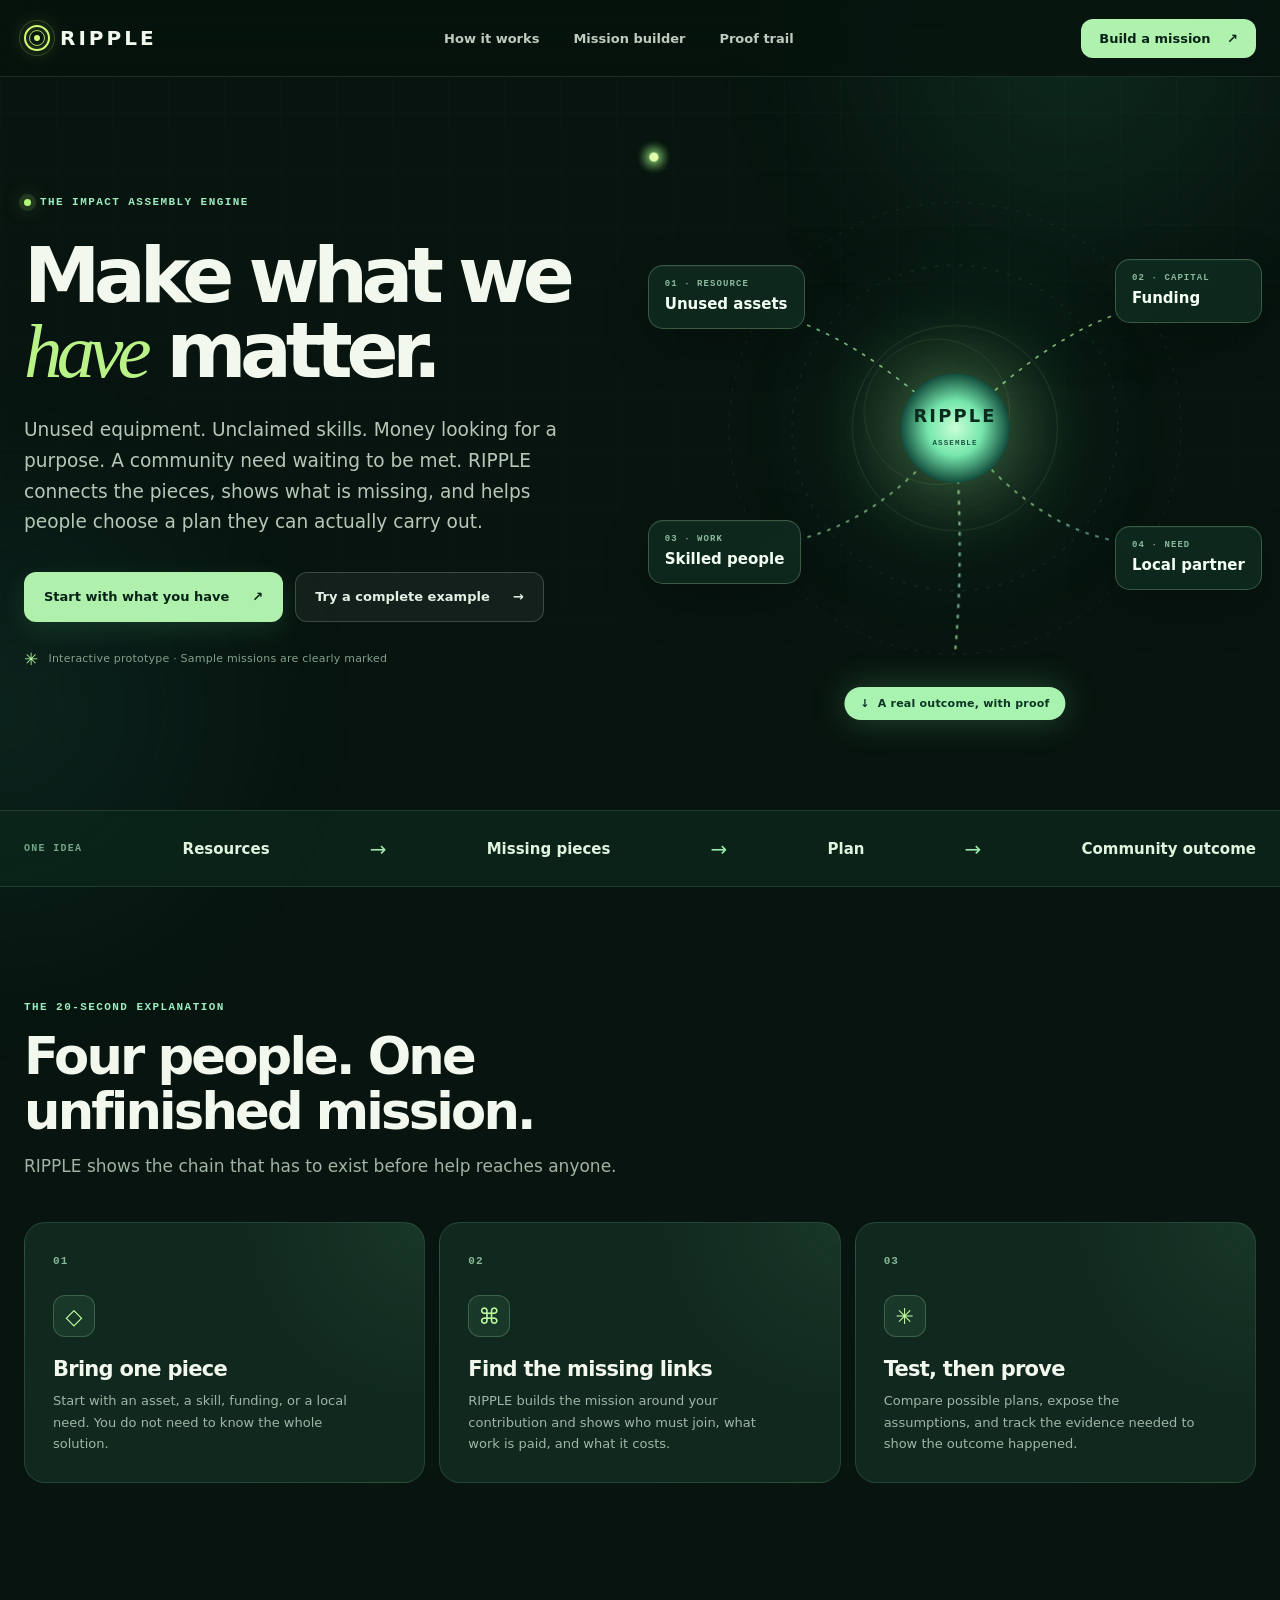
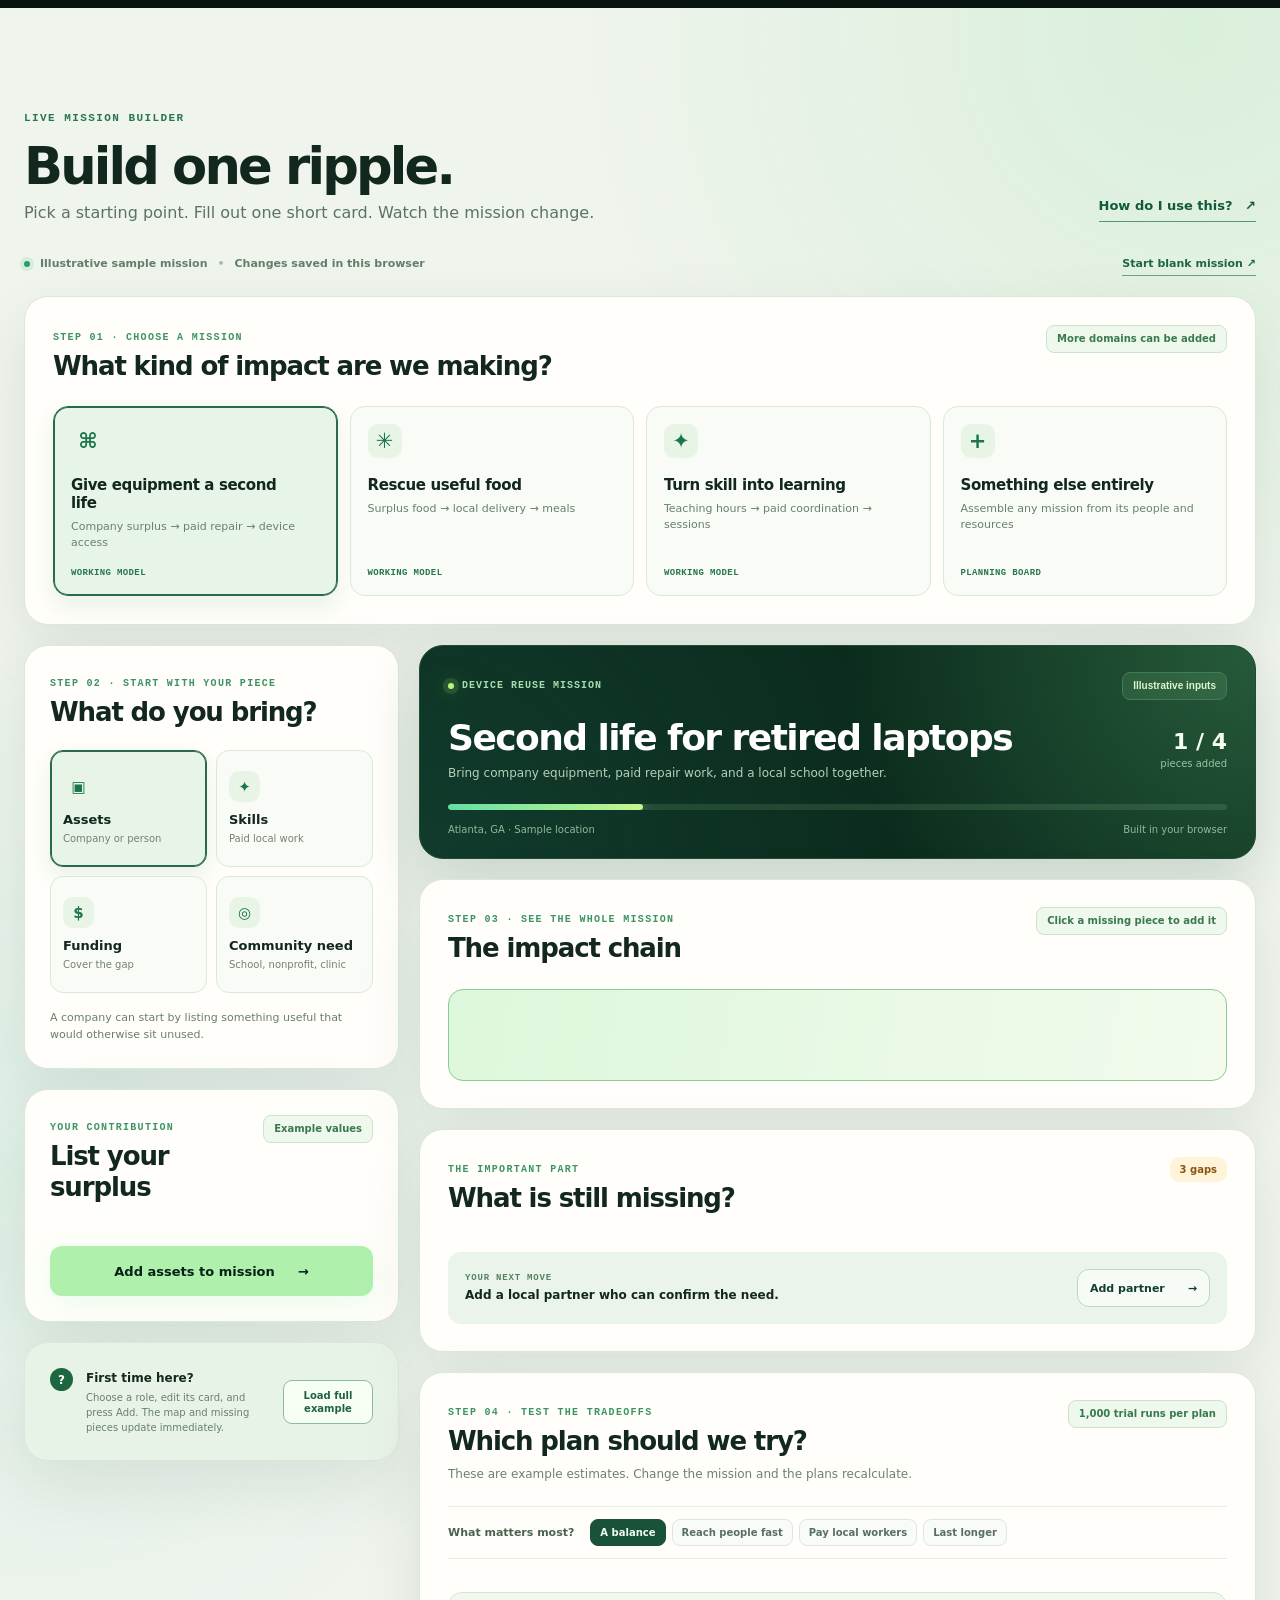
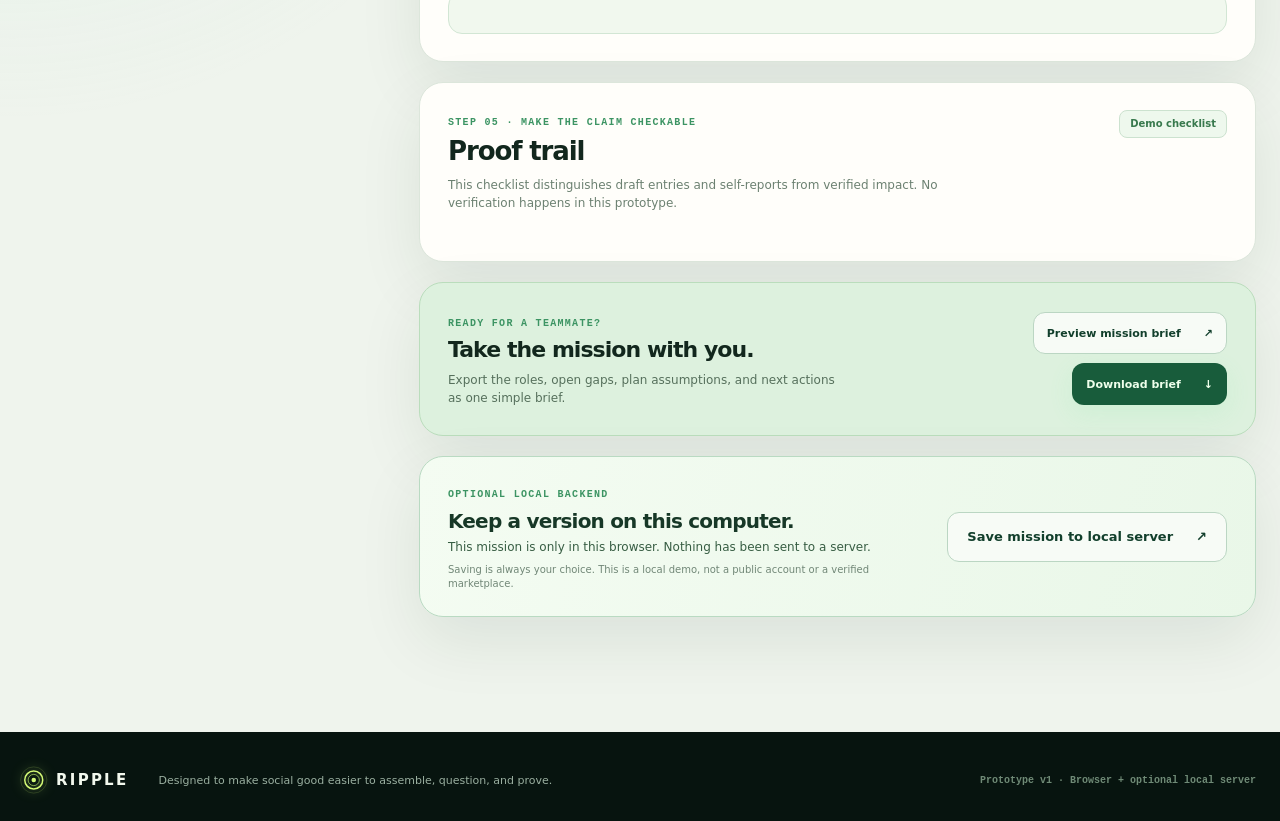
==== commit d79b1904: "Prepare RIPPLE for Vercel deployment" ====
--- a/index.html
+++ b/index.html
@@ -7,6 +7,7 @@
   <meta name="description" content="RIPPLE assembles unused resources, skilled work, funding, and community needs into missions people can actually carry out.">
   <title>RIPPLE — Make what we have matter</title>
   <link rel="stylesheet" href="./styles.css">
+  <script src="/auth-guard.js" defer></script>
   <script src="./engine.js" defer></script>
   <script src="./app.js" defer></script>
 </head>
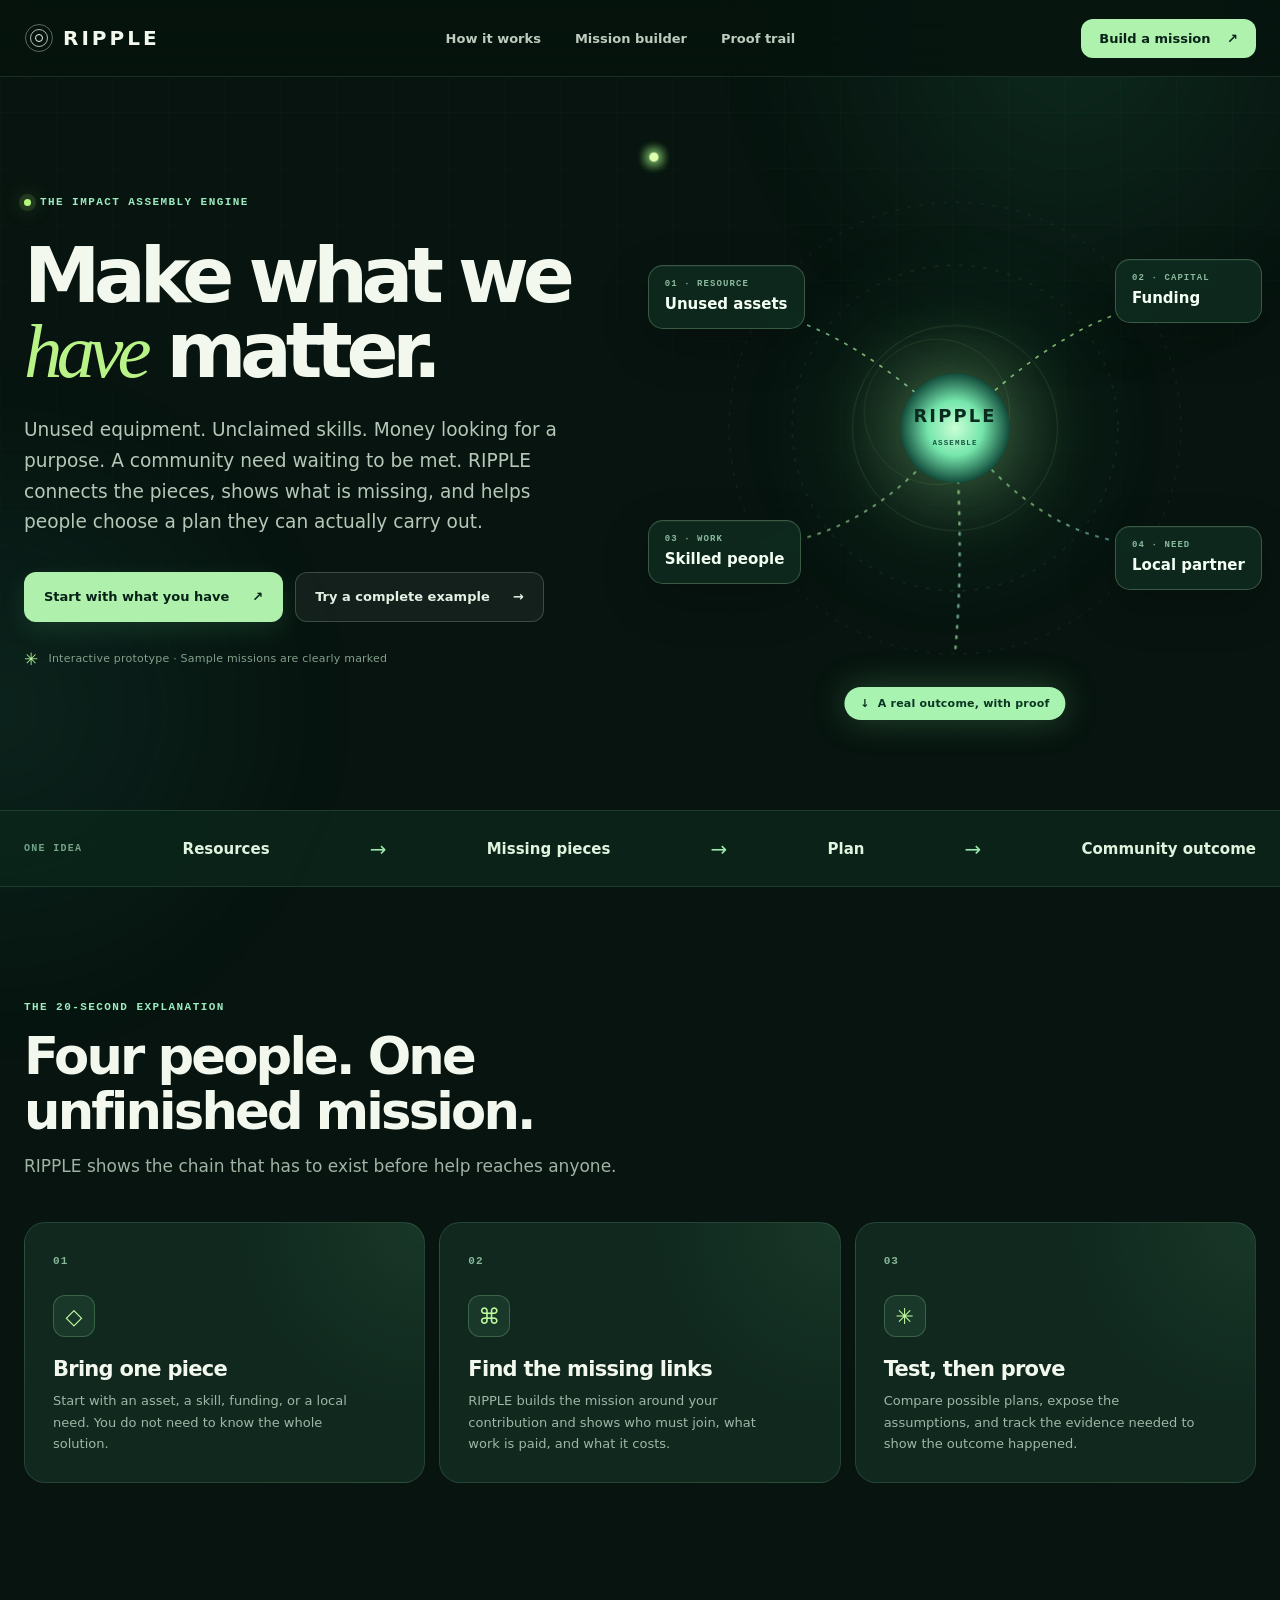
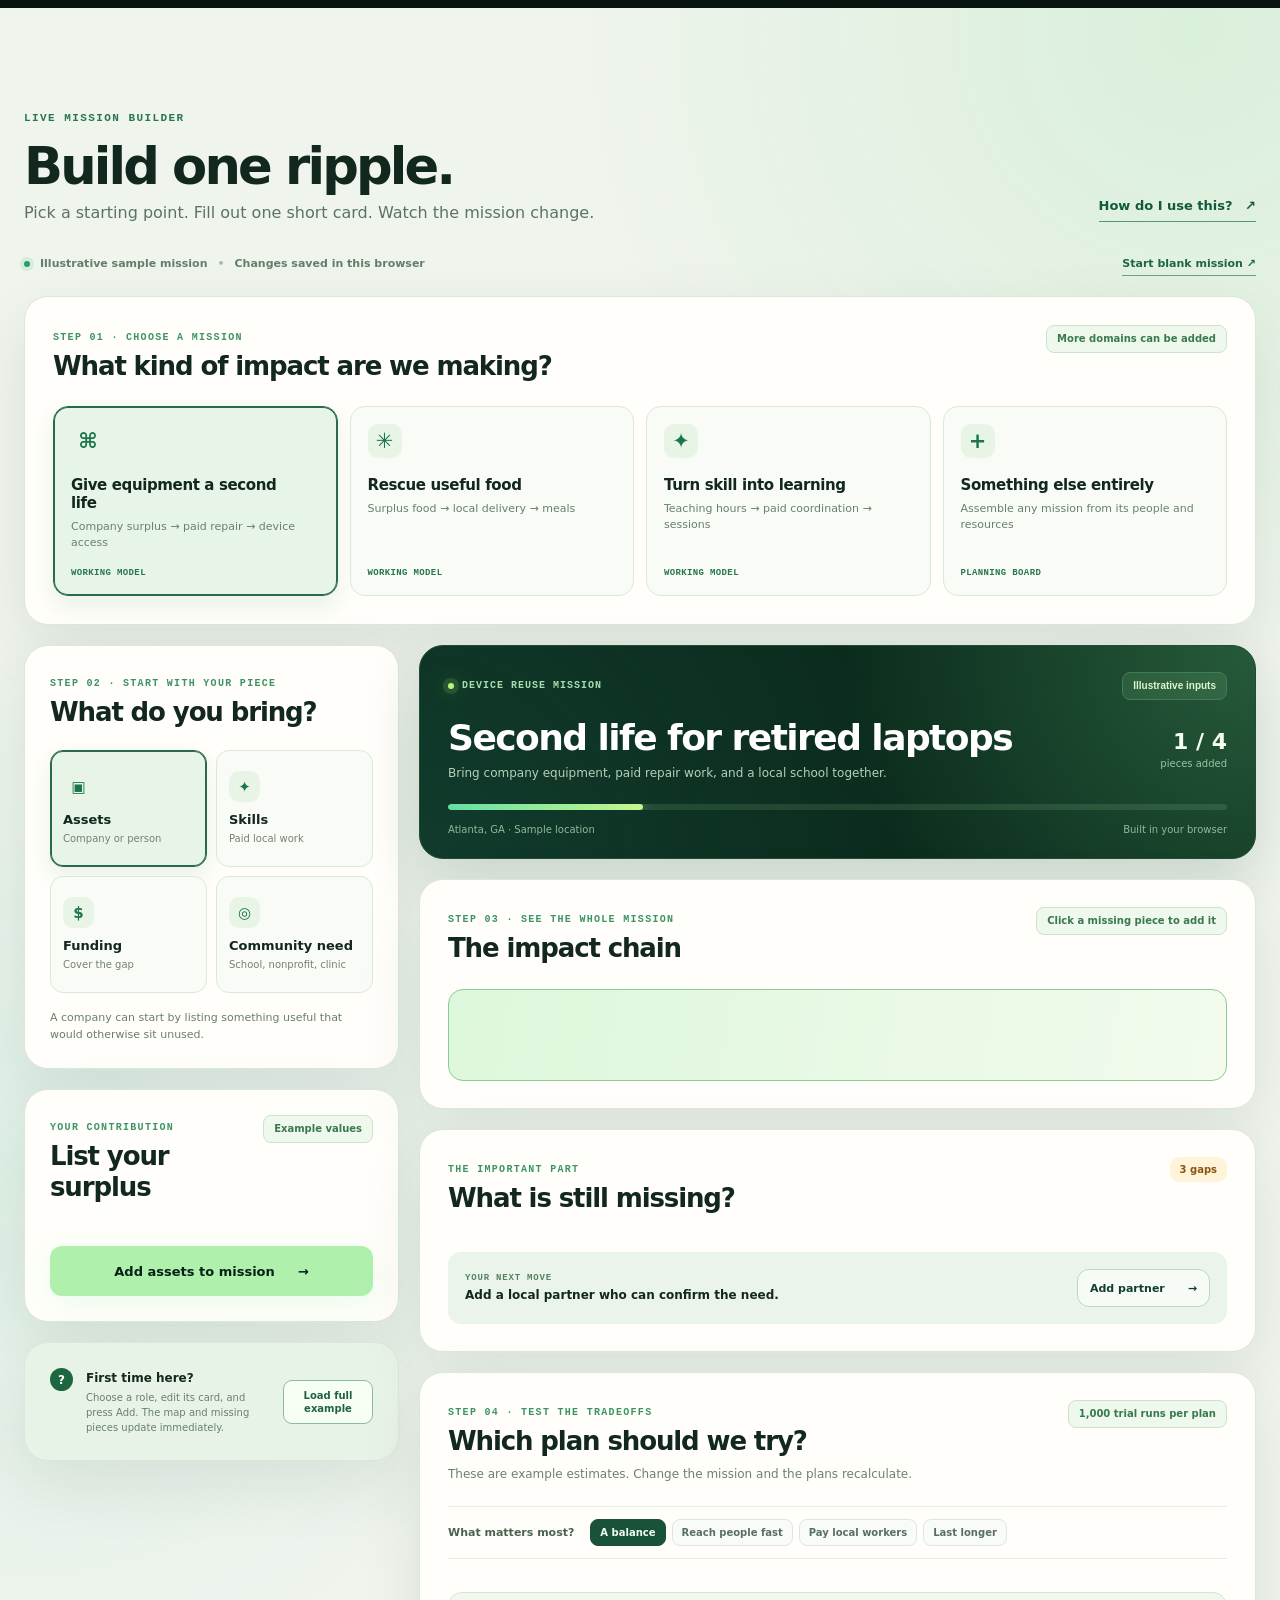
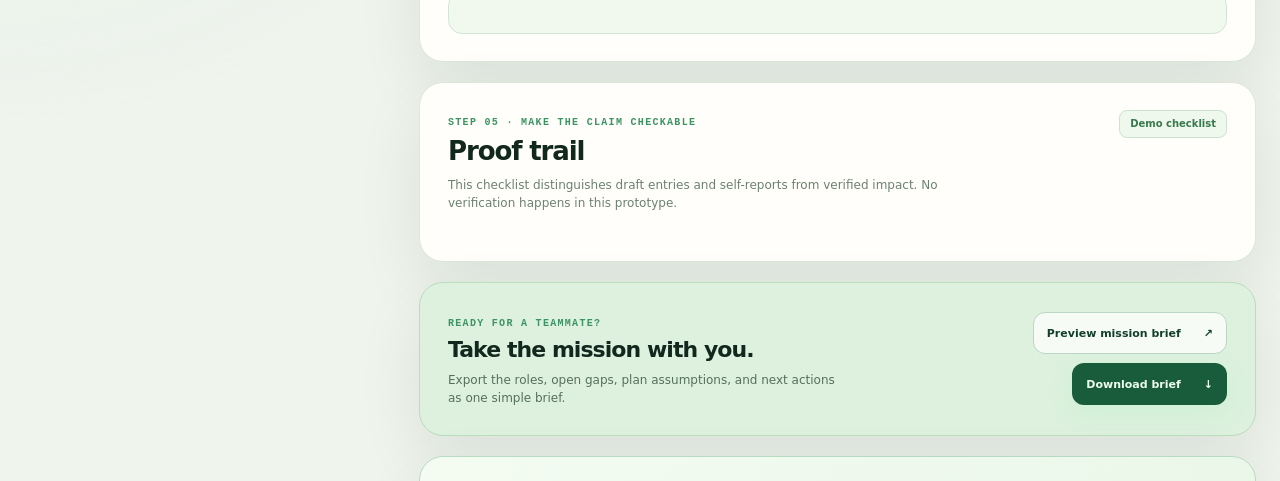
==== commit 08619d49: "Polish shared branding and workflow layouts" ====
--- a/index.html
+++ b/index.html
@@ -15,7 +15,7 @@
   <div class="ambient" aria-hidden="true"><div class="ambient-grid"></div><div class="ambient-glow one"></div><div class="ambient-glow two"></div></div>
   <header class="site-header">
     <nav class="nav shell" aria-label="Main navigation">
-      <a class="brand" href="#top" aria-label="RIPPLE home"><span class="brand-mark"><i></i></span><span>RIPPLE</span></a>
+      <a class="brand" href="#top" aria-label="RIPPLE home"><span class="brand-mark" aria-hidden="true"><i></i><i></i><i></i></span><span>RIPPLE</span></a>
       <div class="nav-links"><a href="#how">How it works</a><a href="#studio">Mission builder</a><a href="#proof">Proof trail</a></div>
       <button class="nav-action" id="nav-start" type="button">Build a mission <span aria-hidden="true">↗</span></button>
     </nav>
@@ -168,7 +168,7 @@
     </section>
   </main>
 
-  <footer class="footer shell"><div class="brand"><span class="brand-mark"><i></i></span><span>RIPPLE</span></div><p>Designed to make social good easier to assemble, question, and prove.</p><span>Prototype v1 · Browser + optional local server</span></footer>
+  <footer class="footer shell"><div class="brand"><span class="brand-mark" aria-hidden="true"><i></i><i></i><i></i></span><span>RIPPLE</span></div><p>Designed to make social good easier to assemble, question, and prove.</p><span>Prototype v1 · Browser + optional local server</span></footer>
 
   <dialog id="guide-dialog" class="modal"><div class="modal-top"><span class="step-kicker">A ONE-MINUTE TOUR</span><button class="modal-close" type="button" data-close-dialog aria-label="Close">×</button></div><h2>How to use RIPPLE</h2><ol><li><strong>Pick a mission type.</strong> Devices, food, tutoring, or your own idea.</li><li><strong>Choose what you bring.</strong> Fill in a short card for assets, skills, money, or a community need.</li><li><strong>Complete the chain.</strong> Click the missing cards to add the other pieces.</li><li><strong>Compare plans.</strong> See costs, paid work, reach, risks, and the assumptions behind each estimate.</li><li><strong>Export a brief or explicitly save to the local server.</strong> Neither action verifies people, money, or impact.</li></ol><button class="button button-primary" type="button" data-close-dialog>Got it <span aria-hidden="true">→</span></button></dialog>
   <dialog id="brief-dialog" class="modal brief-modal"><div class="modal-top"><span class="step-kicker">MISSION BRIEF</span><button class="modal-close" type="button" data-close-dialog aria-label="Close">×</button></div><h2>Here is the plan in plain words.</h2><textarea id="brief-text" readonly aria-label="Mission brief text"></textarea><div class="brief-actions"><button id="copy-brief" class="button button-secondary" type="button">Copy text</button><button id="download-from-modal" class="button button-primary" type="button">Download brief ↓</button></div></dialog>
--- a/styles.css
+++ b/styles.css
@@ -40,10 +40,10 @@
 .site-header { position: sticky; top: 0; z-index: 100; background: rgba(5,19,13,.8); border-bottom: 1px solid rgba(173,246,188,.12); backdrop-filter: blur(18px); -webkit-backdrop-filter: blur(18px); }
 .nav { display: flex; align-items: center; justify-content: space-between; height: 76px; gap: 26px; }
 .brand { display: inline-flex; gap: 10px; align-items: center; flex: none; font-size: 20px; letter-spacing: .15em; font-weight: 900; }
-.brand-mark { position: relative; width: 26px; height: 26px; border-radius: 50%; border: 2px solid var(--lime); box-shadow: 0 0 20px rgba(206,255,115,.23), inset 0 0 8px rgba(206,255,115,.22); }
-.brand-mark::before, .brand-mark::after, .brand-mark i { content: ""; position: absolute; inset: 3px; border-radius: 50%; border: 1px solid rgba(206,255,115,.8); }
-.brand-mark::after { inset: 8px; background: var(--lime); border: 0; }
-.brand-mark i { inset: -7px; border-color: rgba(206,255,115,.2); }
+.brand-mark { position: relative; width: 29px; height: 29px; display: inline-block; }
+.brand-mark i { position: absolute; inset: 50% auto auto 50%; width: 8px; height: 8px; border: 1.5px solid currentColor; border-radius: 50%; transform: translate(-50%, -50%); }
+.brand-mark i:nth-child(2) { width: 18px; height: 18px; opacity: .72; }
+.brand-mark i:nth-child(3) { width: 28px; height: 28px; opacity: .36; }
 .nav-links { display: flex; align-items: center; gap: 34px; color: #bdccbf; font-size: 13px; font-weight: 650; }
 .nav-links a { transition: color .2s; }
 .nav-links a:hover { color: #fff; }
